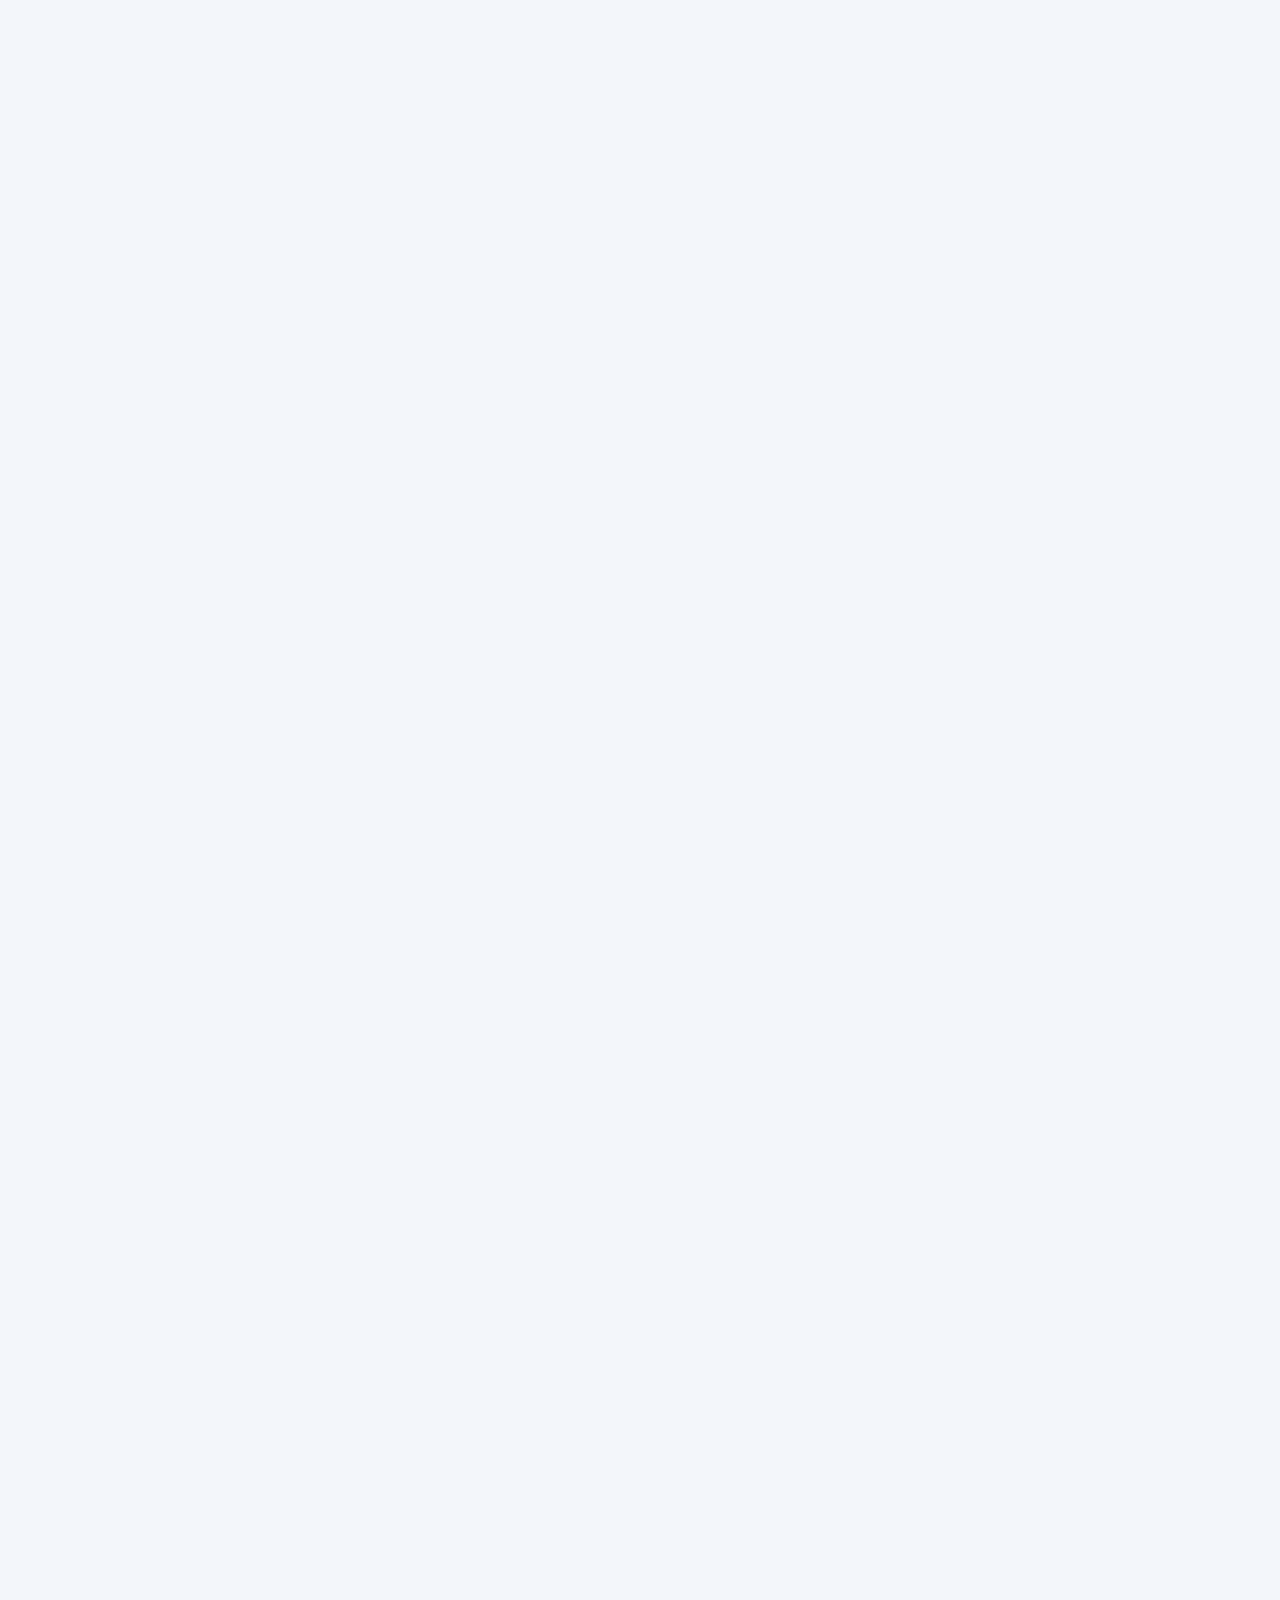
==== index.html @ 16488bc1 "Add reusable top information bar" ====
<!DOCTYPE html>
<html lang="ne">
<head>

<meta charset="UTF-8">

<meta
name="viewport"
content="width=device-width, initial-scale=1.0">

<title>Loading...</title>

<link rel="stylesheet" href="css/variables.css">
<link rel="stylesheet" href="css/style.css">
<link rel="stylesheet" href="css/responsive.css">

</head>

<body>
<div id="preloaderComponent"></div>
<div id="topbarComponent"></div>

<main id="mainContent">
  <!-- Website sections will be added here. -->
</main>

<main id="mainContent">
  <!-- Website sections will be added here. -->
</main>
</body>

<script src="js/school-config.js"></script>
<script src="js/modules/theme.js"></script>
<script src="js/modules/topbar.js"></script>
<script src="js/component-loader.js"></script>
<script src="js/main.js"></script>
</html>
---- css/variables.css ----
:root {
  --primary: #174f9b;
  --primary-dark: #10396f;
  --primary-soft: #e7f0fb;

  --accent: #d62d20;
  --white: #ffffff;
  --black: #111827;

  --text: #16243a;
  --muted: #64748b;
  --page-bg: #f3f6fa;

  --border: #dfe7f1;

  --shadow-sm:
    0 4px 14px rgba(15, 23, 42, 0.08);

  --shadow-md:
    0 14px 35px rgba(15, 23, 42, 0.15);

  --radius-sm: 8px;
  --radius-md: 14px;
  --radius-lg: 24px;

  --container-width: 1400px;

  --transition:
    0.3s ease;
}
---- css/style.css ----
/* =====================================================
   Base Reset
===================================================== */

* {
  box-sizing: border-box;
  margin: 0;
  padding: 0;
}

html {
  scroll-behavior: smooth;
}

body {
  min-height: 100vh;
  font-family:
    "Noto Sans Devanagari",
    "Mukta",
    Arial,
    sans-serif;

  color: var(--text);
  background: var(--page-bg);
}

img {
  display: block;
  max-width: 100%;
}

button,
input,
textarea,
select {
  font: inherit;
}

a {
  color: inherit;
  text-decoration: none;
}


/* =====================================================
   Main Content
===================================================== */

#mainContent {
  min-height: 100vh;
}


/* =====================================================
   Premium Preloader
===================================================== */

.site-preloader {
  position: fixed;
  inset: 0;
  z-index: 99999;

  display: flex;
  align-items: center;
  justify-content: center;

  padding: 24px;

  background:
    radial-gradient(
      circle at top,
      rgba(255, 255, 255, 0.16),
      transparent 38%
    ),
    linear-gradient(
      145deg,
      var(--primary-dark),
      var(--primary)
    );

  color: var(--white);

  transition:
    opacity 0.6s ease,
    visibility 0.6s ease;
}

.site-preloader.is-hidden {
  opacity: 0;
  visibility: hidden;
  pointer-events: none;
}

.preloader-content {
  width: min(100%, 480px);
  text-align: center;
}

.preloader-logo-wrap {
  width: 120px;
  height: 120px;

  display: flex;
  align-items: center;
  justify-content: center;

  margin: 0 auto 22px;
  padding: 12px;

  border-radius: 50%;

  background: var(--white);

  box-shadow:
    0 0 0 8px rgba(255, 255, 255, 0.12),
    0 18px 45px rgba(0, 0, 0, 0.22);

  animation:
    preloaderPulse 1.8s ease-in-out infinite;
}

.preloader-logo {
  width: 100%;
  height: 100%;
  object-fit: contain;
  border-radius: 50%;
}

.preloader-school-name {
  margin-bottom: 8px;

  font-size: clamp(1.45rem, 4vw, 2rem);
  font-weight: 800;
  line-height: 1.45;
}

.preloader-address {
  color: rgba(255, 255, 255, 0.82);
  font-size: 0.98rem;
  line-height: 1.7;
}

.preloader-progress {
  position: relative;

  width: min(100%, 300px);
  height: 5px;

  margin: 26px auto 14px;

  overflow: hidden;

  border-radius: 999px;
  background: rgba(255, 255, 255, 0.2);
}

.preloader-progress span {
  position: absolute;
  top: 0;
  left: -45%;

  width: 45%;
  height: 100%;

  border-radius: inherit;
  background: var(--white);

  animation:
    preloaderLoading 1.25s ease-in-out infinite;
}

.preloader-text {
  color: rgba(255, 255, 255, 0.75);
  font-size: 0.88rem;
}

@keyframes preloaderPulse {
  0%,
  100% {
    transform: scale(1);
  }

  50% {
    transform: scale(1.06);
  }
}

@keyframes preloaderLoading {
  from {
    left: -45%;
  }

  to {
    left: 105%;
  }
}
/* =====================================================
   Reusable Layout
===================================================== */

.container {
  width: min(1400px, 92%);
  margin-inline: auto;
}


/* =====================================================
   Top Information Bar
===================================================== */

.topbar {
  position: relative;
  z-index: 1000;

  color: var(--white);
  background: var(--primary-dark);

  font-size: 0.88rem;
}

.topbar-inner {
  min-height: 42px;

  display: flex;
  align-items: center;
  justify-content: space-between;
  gap: 24px;
}

.topbar-contact,
.topbar-social {
  display: flex;
  align-items: center;
  gap: 18px;
}

.topbar-item {
  display: inline-flex;
  align-items: center;
  gap: 7px;

  color: rgba(255, 255, 255, 0.9);
}

a.topbar-item:hover,
.topbar-social a:hover {
  color: var(--white);
}

.topbar-social a {
  color: rgba(255, 255, 255, 0.82);
  transition: color var(--transition);
}
---- css/responsive.css ----
/* =====================================================
   Tablet
===================================================== */

@media (max-width: 900px) {
  .topbar-inner {
    min-height: 46px;
  }

  .topbar-contact {
    gap: 12px;
  }

  .topbar-contact .topbar-item:not(:first-child) {
    display: none;
  }

  .topbar-social {
    gap: 12px;
  }
}


/* =====================================================
   Mobile
===================================================== */

@media (max-width: 600px) {
  .topbar-inner {
    justify-content: center;
  }

  .topbar-contact {
    justify-content: center;
  }

  .topbar-social {
    display: none;
  }

  .topbar-contact .topbar-item {
    display: none;
  }

  .topbar-contact .topbar-item:first-child {
    display: inline-flex;
  }
}
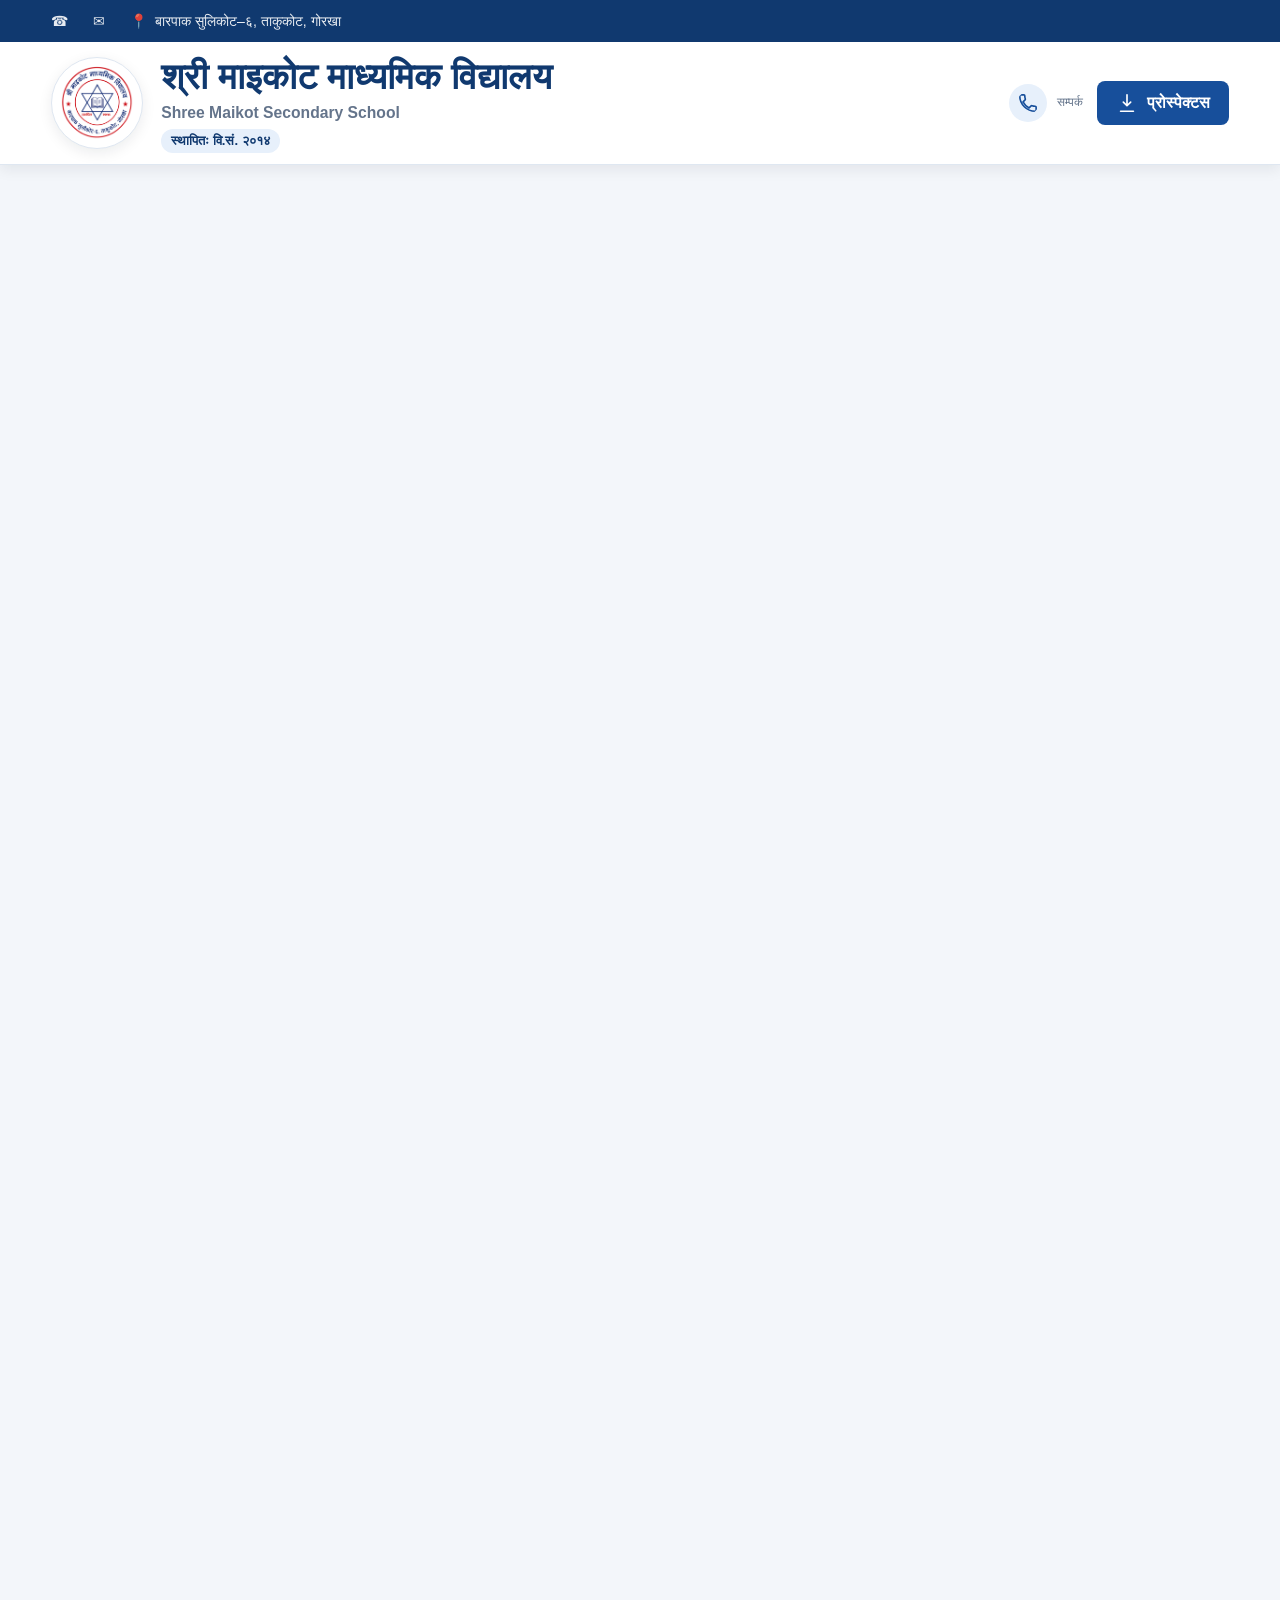
==== commit 25c4ed5b: "Add reusable premium school header" ====
--- a/index.html
+++ b/index.html
@@ -19,6 +19,7 @@
 <body>
 <div id="preloaderComponent"></div>
 <div id="topbarComponent"></div>
+<div id="headerComponent"></div>
 
 <main id="mainContent">
   <!-- Website sections will be added here. -->
@@ -32,6 +33,7 @@
 <script src="js/school-config.js"></script>
 <script src="js/modules/theme.js"></script>
 <script src="js/modules/topbar.js"></script>
+<script src="js/modules/header.js"></script>
 <script src="js/component-loader.js"></script>
 <script src="js/main.js"></script>
 </html>
--- a/css/style.css
+++ b/css/style.css
@@ -250,4 +250,194 @@
 .topbar-social a {
   color: rgba(255, 255, 255, 0.82);
   transition: color var(--transition);
+}
+/* =====================================================
+   Reusable Buttons
+===================================================== */
+
+.btn {
+  display: inline-flex;
+  align-items: center;
+  justify-content: center;
+  gap: 9px;
+
+  min-height: 44px;
+  padding: 10px 18px;
+
+  border: 1px solid transparent;
+  border-radius: var(--radius-sm);
+
+  font-weight: 700;
+  line-height: 1;
+
+  cursor: pointer;
+
+  transition:
+    background var(--transition),
+    color var(--transition),
+    border-color var(--transition),
+    transform var(--transition);
+}
+
+.btn:hover {
+  transform: translateY(-2px);
+}
+
+.btn-primary {
+  color: var(--white);
+  background: var(--primary);
+}
+
+.btn-primary:hover {
+  background: var(--primary-dark);
+}
+
+
+/* =====================================================
+   Main School Header
+===================================================== */
+
+.site-header {
+  position: relative;
+  z-index: 900;
+
+  background: var(--white);
+  border-bottom: 1px solid var(--border);
+
+  box-shadow: var(--shadow-sm);
+}
+
+.header-inner {
+  min-height: 122px;
+
+  display: flex;
+  align-items: center;
+  justify-content: space-between;
+  gap: 32px;
+}
+
+.school-brand {
+  min-width: 0;
+
+  display: flex;
+  align-items: center;
+  gap: 18px;
+}
+
+.header-logo-wrap {
+  width: 92px;
+  height: 92px;
+
+  flex: 0 0 92px;
+
+  display: flex;
+  align-items: center;
+  justify-content: center;
+
+  padding: 8px;
+
+  border: 1px solid var(--border);
+  border-radius: 50%;
+
+  background: var(--white);
+  box-shadow: var(--shadow-sm);
+}
+
+.header-logo {
+  width: 100%;
+  height: 100%;
+
+  object-fit: contain;
+  border-radius: 50%;
+}
+
+.header-school-info {
+  min-width: 0;
+}
+
+.header-school-name {
+  color: var(--primary-dark);
+
+  font-size: clamp(1.55rem, 3vw, 2.25rem);
+  font-weight: 800;
+  line-height: 1.35;
+}
+
+.header-school-name-en {
+  margin-top: 3px;
+
+  color: var(--muted);
+  font-size: 0.98rem;
+  font-weight: 600;
+}
+
+.header-established {
+  display: inline-flex;
+
+  margin-top: 7px;
+  padding: 4px 10px;
+
+  border-radius: 999px;
+
+  color: var(--primary-dark);
+  background: var(--primary-soft);
+
+  font-size: 0.82rem;
+  font-weight: 700;
+}
+
+.header-actions {
+  flex: 0 0 auto;
+
+  display: flex;
+  align-items: center;
+  gap: 14px;
+}
+
+.header-action {
+  display: inline-flex;
+  align-items: center;
+  gap: 10px;
+
+  color: var(--text);
+}
+
+.header-action svg,
+.header-download svg {
+  width: 22px;
+  height: 22px;
+
+  fill: none;
+  stroke: currentColor;
+  stroke-width: 1.8;
+  stroke-linecap: round;
+  stroke-linejoin: round;
+}
+
+.header-call svg {
+  width: 38px;
+  height: 38px;
+
+  padding: 8px;
+
+  color: var(--primary);
+  background: var(--primary-soft);
+
+  border-radius: 50%;
+}
+
+.header-call span {
+  display: flex;
+  flex-direction: column;
+  gap: 2px;
+}
+
+.header-call small {
+  color: var(--muted);
+  font-size: 0.74rem;
+}
+
+.header-call strong {
+  color: var(--primary-dark);
+  font-size: 0.92rem;
 }
--- a/css/responsive.css
+++ b/css/responsive.css
@@ -45,4 +45,75 @@
   .topbar-contact .topbar-item:first-child {
     display: inline-flex;
   }
+}
+/* =====================================================
+   Header Responsive
+===================================================== */
+
+@media (max-width: 1000px) {
+  .header-inner {
+    min-height: 108px;
+  }
+
+  .header-logo-wrap {
+    width: 78px;
+    height: 78px;
+    flex-basis: 78px;
+  }
+
+  .header-download {
+    display: none;
+  }
+}
+
+@media (max-width: 700px) {
+  .header-inner {
+    min-height: 92px;
+    gap: 14px;
+  }
+
+  .school-brand {
+    gap: 12px;
+  }
+
+  .header-logo-wrap {
+    width: 64px;
+    height: 64px;
+    flex-basis: 64px;
+    padding: 6px;
+  }
+
+  .header-school-name {
+    font-size: 1.22rem;
+  }
+
+  .header-school-name-en {
+    display: none;
+  }
+
+  .header-established {
+    margin-top: 4px;
+    padding: 3px 8px;
+    font-size: 0.72rem;
+  }
+
+  .header-call span {
+    display: none;
+  }
+
+  .header-call svg {
+    width: 40px;
+    height: 40px;
+  }
+}
+
+@media (max-width: 430px) {
+  .header-school-name {
+    font-size: 1.05rem;
+    line-height: 1.3;
+  }
+
+  .header-established {
+    font-size: 0.68rem;
+  }
 }
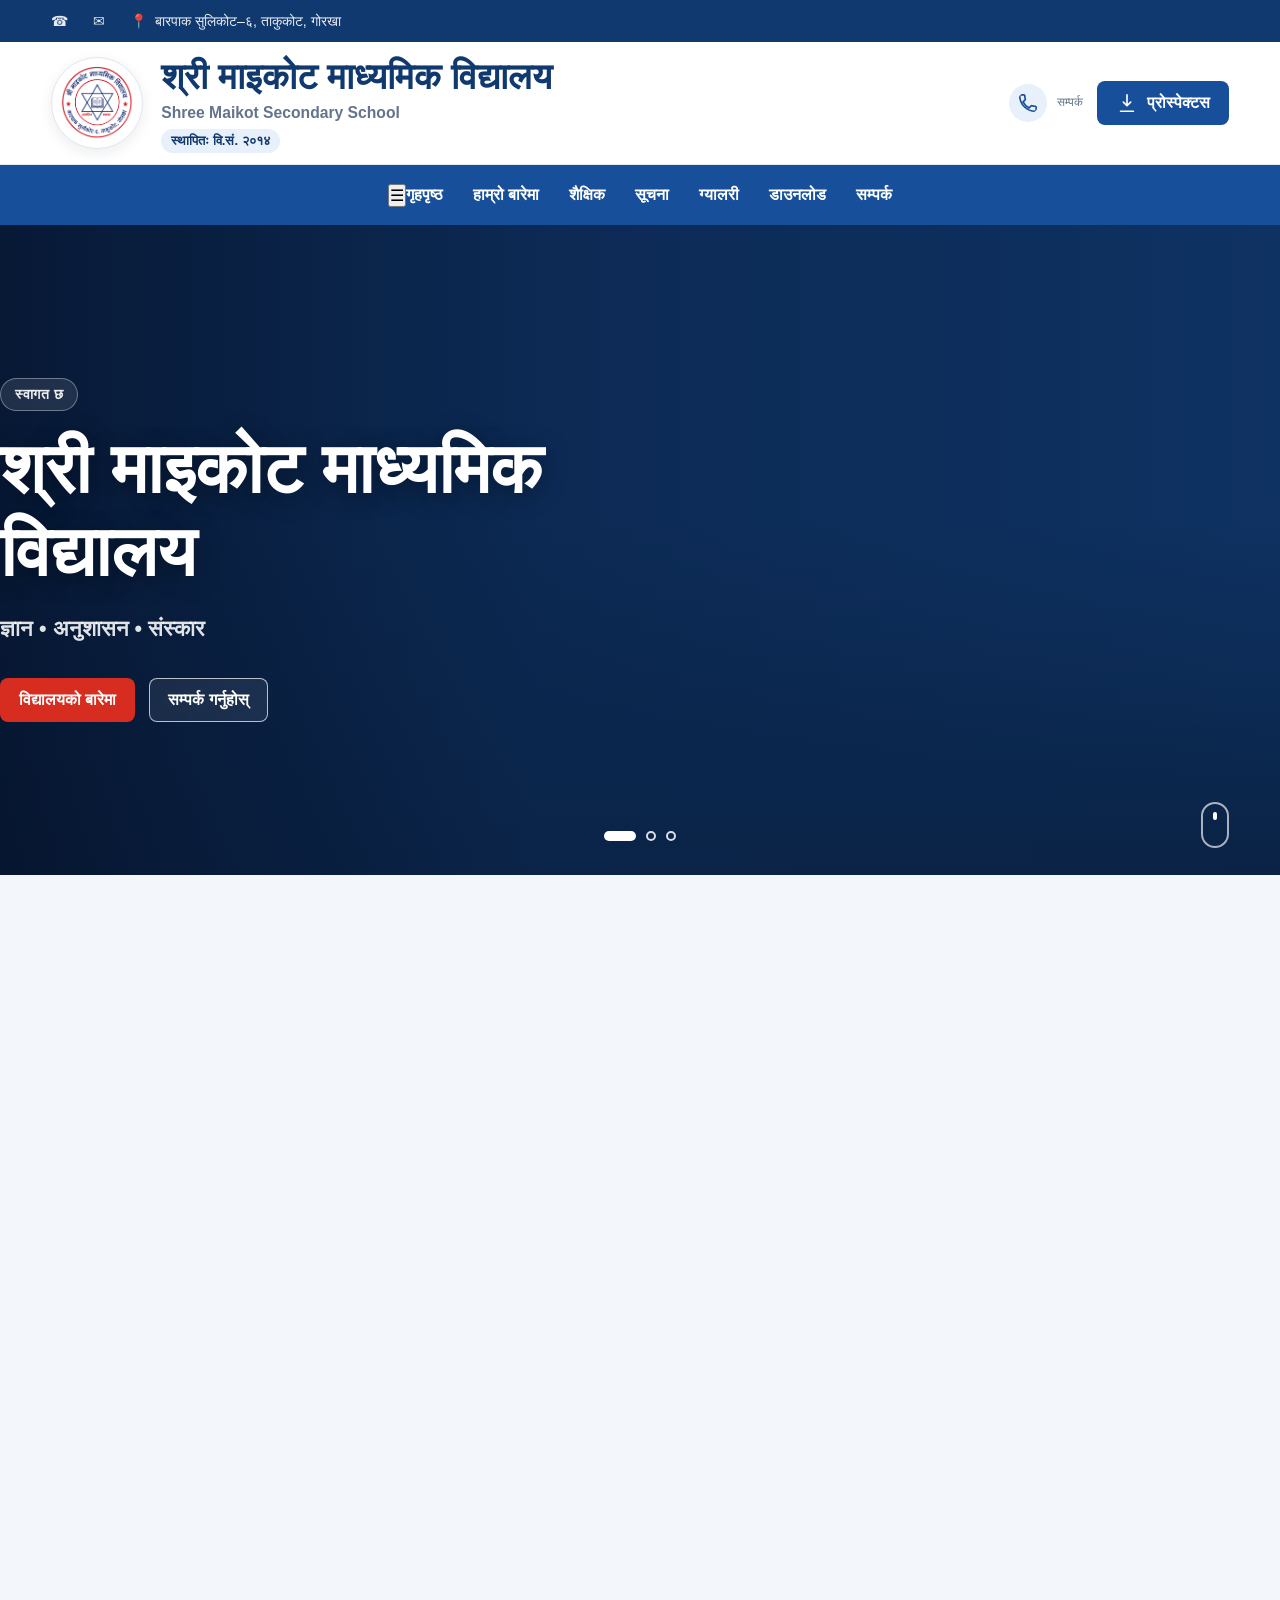
==== commit ea555e58: "Add responsive school hero slider" ====
--- a/index.html
+++ b/index.html
@@ -20,6 +20,81 @@
 <div id="preloaderComponent"></div>
 <div id="topbarComponent"></div>
 <div id="headerComponent"></div>
+<div id="navbarComponent"></div>
+<div id="navbarComponent"></div>
+
+<main id="mainContent">
+
+  <section
+    id="hero"
+    class="hero"
+    aria-label="विद्यालय परिचय"
+  >
+    <div
+      id="heroSlides"
+      class="hero-slides"
+      aria-hidden="true"
+    ></div>
+
+    <div class="hero-overlay"></div>
+
+    <div class="container hero-inner">
+
+      <div class="hero-content">
+
+        <p class="hero-eyebrow">
+          स्वागत छ
+        </p>
+
+        <h2
+          id="heroTitle"
+          class="hero-title"
+        ></h2>
+
+        <p
+          id="heroSubtitle"
+          class="hero-subtitle"
+        ></p>
+
+        <div class="hero-actions">
+
+          <a
+            id="heroPrimaryButton"
+            class="btn btn-primary hero-primary-button"
+            href="#"
+          ></a>
+
+          <a
+            id="heroSecondaryButton"
+            class="btn btn-outline-light"
+            href="#"
+          ></a>
+
+        </div>
+
+      </div>
+
+    </div>
+
+    <div
+      id="heroDots"
+      class="hero-dots"
+      aria-label="स्लाइड चयन"
+    ></div>
+
+    <a
+      class="hero-scroll"
+      href="#homeContent"
+      aria-label="तल जानुहोस्"
+    >
+      <span></span>
+    </a>
+
+  </section>
+
+  <div id="homeContent"></div>
+
+</main>
 
 <main id="mainContent">
   <!-- Website sections will be added here. -->
@@ -34,6 +109,7 @@
 <script src="js/modules/theme.js"></script>
 <script src="js/modules/topbar.js"></script>
 <script src="js/modules/header.js"></script>
+<script src="js/modules/hero.js"></script>
 <script src="js/component-loader.js"></script>
 <script src="js/main.js"></script>
 </html>
--- a/css/style.css
+++ b/css/style.css
@@ -440,4 +440,270 @@
 .header-call strong {
   color: var(--primary-dark);
   font-size: 0.92rem;
+}
+/* =====================================================
+   Navbar
+===================================================== */
+
+.navbar{
+    background:#174f9b;
+    position:sticky;
+    top:0;
+    z-index:1000;
+}
+
+.navbar-inner{
+
+    display:flex;
+    justify-content:center;
+    align-items:center;
+
+    min-height:60px;
+}
+
+.nav-menu{
+
+    display:flex;
+    gap:30px;
+
+    list-style:none;
+}
+
+.nav-menu a{
+
+    color:#fff;
+
+    font-weight:600;
+
+    padding:20px 0;
+
+    display:block;
+
+    transition:.3s;
+}
+
+.nav-menu a:hover{
+
+    color:#ffd54a;
+}
+/* =====================================================
+   Hero Section
+===================================================== */
+
+.hero {
+  position: relative;
+  min-height: 650px;
+  overflow: hidden;
+
+  display: flex;
+  align-items: center;
+
+  color: var(--white);
+  background: var(--primary-dark);
+}
+
+.hero-slides,
+.hero-slide,
+.hero-overlay {
+  position: absolute;
+  inset: 0;
+}
+
+.hero-slide {
+  opacity: 0;
+
+  background-position: center;
+  background-repeat: no-repeat;
+  background-size: cover;
+
+  transform: scale(1.06);
+
+  transition:
+    opacity 1s ease,
+    transform 7s ease;
+}
+
+.hero-slide.is-active {
+  opacity: 1;
+  transform: scale(1);
+}
+
+.hero-overlay {
+  z-index: 1;
+
+  background:
+    linear-gradient(
+      90deg,
+      rgba(6, 20, 45, 0.88) 0%,
+      rgba(10, 35, 72, 0.7) 42%,
+      rgba(7, 25, 55, 0.22) 100%
+    ),
+    linear-gradient(
+      0deg,
+      rgba(0, 0, 0, 0.35),
+      transparent 55%
+    );
+}
+
+.hero-inner {
+  position: relative;
+  z-index: 2;
+
+  width: 100%;
+}
+
+.hero-content {
+  max-width: 760px;
+  padding-block: 90px;
+}
+
+.hero-eyebrow {
+  display: inline-flex;
+
+  margin-bottom: 16px;
+  padding: 7px 14px;
+
+  border: 1px solid rgba(255, 255, 255, 0.35);
+  border-radius: 999px;
+
+  color: rgba(255, 255, 255, 0.92);
+  background: rgba(255, 255, 255, 0.1);
+
+  font-size: 0.9rem;
+  font-weight: 700;
+  letter-spacing: 0.04em;
+
+  backdrop-filter: blur(8px);
+}
+
+.hero-title {
+  max-width: 720px;
+
+  font-size: clamp(2.5rem, 5.5vw, 4.8rem);
+  font-weight: 800;
+  line-height: 1.18;
+
+  text-shadow:
+    0 5px 25px rgba(0, 0, 0, 0.35);
+}
+
+.hero-subtitle {
+  margin-top: 18px;
+
+  color: rgba(255, 255, 255, 0.88);
+
+  font-size: clamp(1.05rem, 2vw, 1.35rem);
+  font-weight: 600;
+  line-height: 1.7;
+}
+
+.hero-actions {
+  display: flex;
+  flex-wrap: wrap;
+  gap: 14px;
+
+  margin-top: 30px;
+}
+
+.hero-primary-button {
+  background: var(--accent);
+}
+
+.hero-primary-button:hover {
+  background: var(--primary-dark);
+}
+
+.btn-outline-light {
+  color: var(--white);
+  border-color: rgba(255, 255, 255, 0.7);
+  background: rgba(255, 255, 255, 0.08);
+
+  backdrop-filter: blur(8px);
+}
+
+.btn-outline-light:hover {
+  color: var(--primary-dark);
+  background: var(--white);
+  border-color: var(--white);
+}
+
+.hero-dots {
+  position: absolute;
+  left: 50%;
+  bottom: 34px;
+  z-index: 3;
+
+  display: flex;
+  align-items: center;
+  gap: 10px;
+
+  transform: translateX(-50%);
+}
+
+.hero-dot {
+  width: 10px;
+  height: 10px;
+
+  padding: 0;
+
+  border: 2px solid rgba(255, 255, 255, 0.85);
+  border-radius: 50%;
+
+  background: transparent;
+  cursor: pointer;
+
+  transition:
+    width var(--transition),
+    border-radius var(--transition),
+    background var(--transition);
+}
+
+.hero-dot.is-active {
+  width: 32px;
+  border-radius: 999px;
+  background: var(--white);
+}
+
+.hero-scroll {
+  position: absolute;
+  right: 4%;
+  bottom: 27px;
+  z-index: 3;
+
+  width: 28px;
+  height: 46px;
+
+  display: flex;
+  justify-content: center;
+
+  border: 2px solid rgba(255, 255, 255, 0.65);
+  border-radius: 999px;
+}
+
+.hero-scroll span {
+  width: 4px;
+  height: 8px;
+
+  margin-top: 8px;
+
+  border-radius: 999px;
+  background: var(--white);
+
+  animation: heroScrollIndicator 1.7s infinite;
+}
+
+@keyframes heroScrollIndicator {
+  0% {
+    opacity: 0;
+    transform: translateY(0);
+  }
+
+  40% {
+    opacity: 1;
+  }
+
+  100% {
+    opacity: 0;
+    transform: translateY(18px);
+  }
 }
--- a/css/responsive.css
+++ b/css/responsive.css
@@ -116,4 +116,78 @@
   .header-established {
     font-size: 0.68rem;
   }
+}
+@media(max-width:900px){
+
+.nav-menu{
+
+display:none;
+
+}
+
+.menu-toggle{
+
+display:block;
+
+}
+
+}
+/* =====================================================
+   Hero Responsive
+===================================================== */
+
+@media (max-width: 900px) {
+  .hero {
+    min-height: 580px;
+  }
+
+  .hero-overlay {
+    background:
+      linear-gradient(
+        90deg,
+        rgba(6, 20, 45, 0.88),
+        rgba(8, 28, 60, 0.58)
+      );
+  }
+
+  .hero-content {
+    max-width: 650px;
+    padding-block: 75px;
+  }
+}
+
+@media (max-width: 600px) {
+  .hero {
+    min-height: 520px;
+  }
+
+  .hero-content {
+    padding-block: 60px 95px;
+  }
+
+  .hero-title {
+    font-size: 2.15rem;
+  }
+
+  .hero-subtitle {
+    font-size: 1rem;
+  }
+
+  .hero-actions {
+    align-items: stretch;
+    flex-direction: column;
+    max-width: 260px;
+  }
+
+  .hero-actions .btn {
+    width: 100%;
+  }
+
+  .hero-scroll {
+    display: none;
+  }
+
+  .hero-dots {
+    bottom: 28px;
+  }
 }
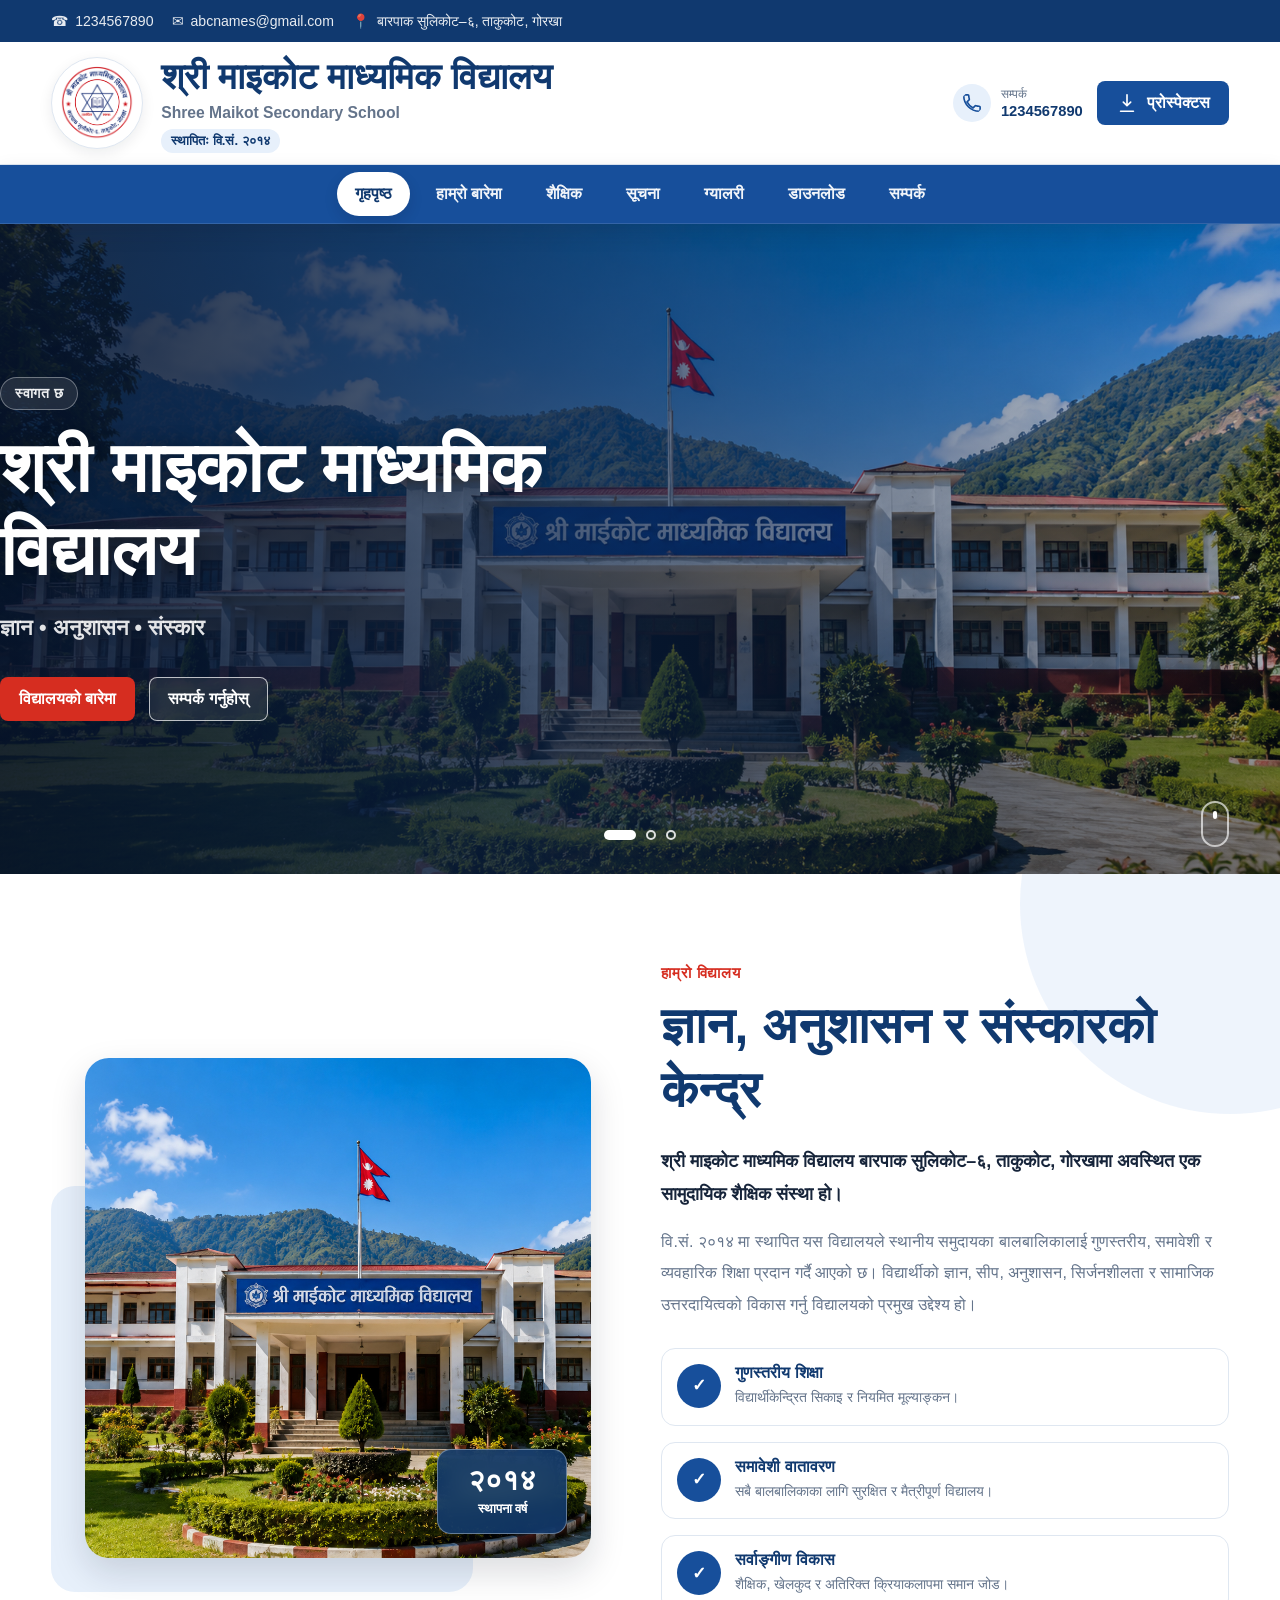
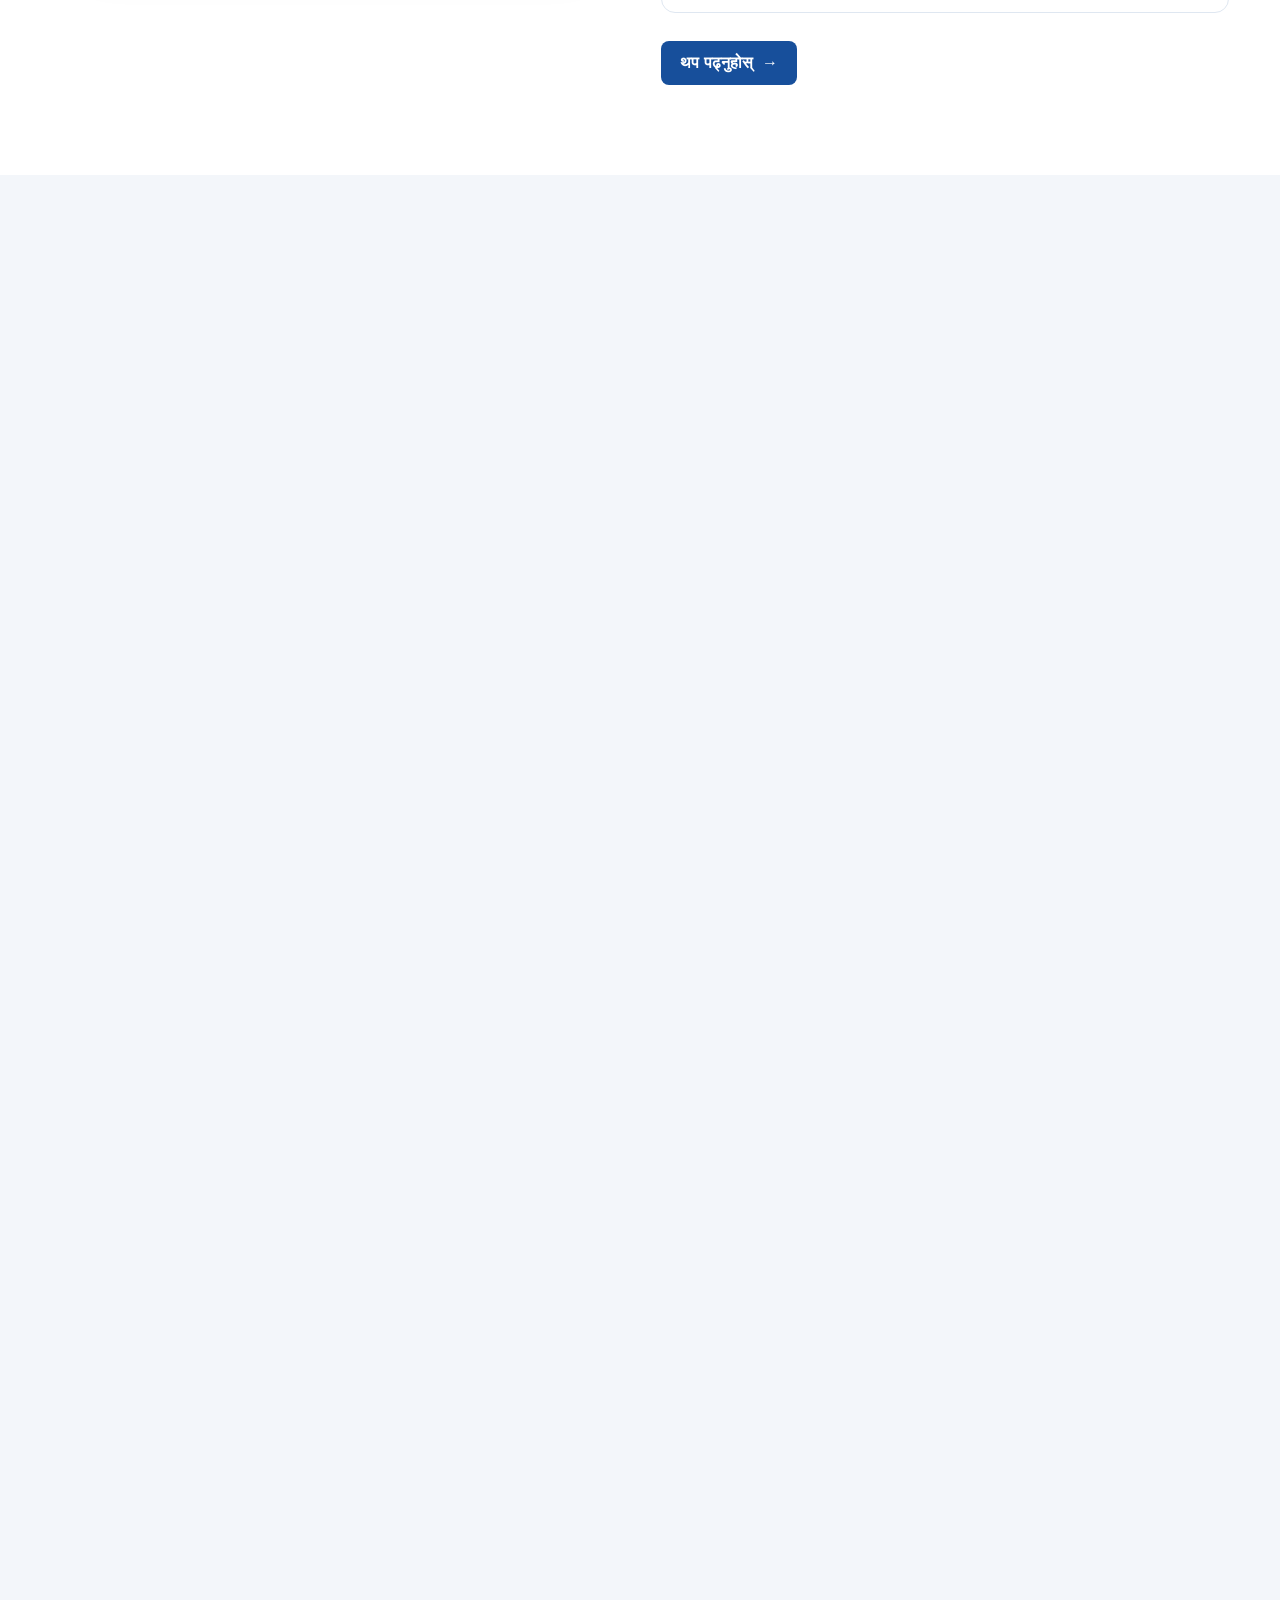
==== commit 5715822a: "Add premium about school section" ====
--- a/index.html
+++ b/index.html
@@ -92,7 +92,114 @@
 
   </section>
 
-  <div id="homeContent"></div>
+  <section
+  id="aboutSchool"
+  class="about-section section"
+>
+  <div class="container">
+
+    <div class="about-grid">
+
+      <div class="about-media">
+
+        <div class="about-image-wrap">
+          <img
+            class="about-image"
+            src="assets/images/about/about-school.jpg"
+            alt="श्री माइकोट माध्यमिक विद्यालयको भवन"
+            loading="lazy"
+          >
+
+          <div class="about-established-card">
+            <strong>२०१४</strong>
+            <span>स्थापना वर्ष</span>
+          </div>
+        </div>
+
+        <div class="about-decoration" aria-hidden="true"></div>
+
+      </div>
+
+      <div class="about-content">
+
+        <p class="section-eyebrow">
+          हाम्रो विद्यालय
+        </p>
+
+        <h2 class="section-title">
+          ज्ञान, अनुशासन र संस्कारको केन्द्र
+        </h2>
+
+        <p class="about-lead">
+          श्री माइकोट माध्यमिक विद्यालय बारपाक सुलिकोट–६,
+          ताकुकोट, गोरखामा अवस्थित एक सामुदायिक शैक्षिक संस्था हो।
+        </p>
+
+        <p class="about-description">
+          वि.सं. २०१४ मा स्थापित यस विद्यालयले स्थानीय समुदायका
+          बालबालिकालाई गुणस्तरीय, समावेशी र व्यवहारिक शिक्षा प्रदान
+          गर्दै आएको छ। विद्यार्थीको ज्ञान, सीप, अनुशासन, सिर्जनशीलता
+          र सामाजिक उत्तरदायित्वको विकास गर्नु विद्यालयको प्रमुख
+          उद्देश्य हो।
+        </p>
+
+        <div class="about-highlights">
+
+          <article class="about-highlight">
+            <div class="about-highlight-icon" aria-hidden="true">
+              ✓
+            </div>
+
+            <div>
+              <h3>गुणस्तरीय शिक्षा</h3>
+              <p>
+                विद्यार्थीकेन्द्रित सिकाइ र नियमित मूल्याङ्कन।
+              </p>
+            </div>
+          </article>
+
+          <article class="about-highlight">
+            <div class="about-highlight-icon" aria-hidden="true">
+              ✓
+            </div>
+
+            <div>
+              <h3>समावेशी वातावरण</h3>
+              <p>
+                सबै बालबालिकाका लागि सुरक्षित र मैत्रीपूर्ण विद्यालय।
+              </p>
+            </div>
+          </article>
+
+          <article class="about-highlight">
+            <div class="about-highlight-icon" aria-hidden="true">
+              ✓
+            </div>
+
+            <div>
+              <h3>सर्वाङ्गीण विकास</h3>
+              <p>
+                शैक्षिक, खेलकुद र अतिरिक्त क्रियाकलापमा समान जोड।
+              </p>
+            </div>
+          </article>
+
+        </div>
+
+        <a
+          class="btn btn-primary about-button"
+          href="about.html"
+        >
+          थप पढ्नुहोस्
+          <span aria-hidden="true">→</span>
+        </a>
+
+      </div>
+
+    </div>
+
+  </div>
+</section>
 
 </main>
 
--- a/css/style.css
+++ b/css/style.css
@@ -14,6 +14,7 @@
 
 body {
   min-height: 100vh;
+
   font-family:
     "Noto Sans Devanagari",
     "Mukta",
@@ -24,6 +25,10 @@
   background: var(--page-bg);
 }
 
+body.menu-open {
+  overflow: hidden;
+}
+
 img {
   display: block;
   max-width: 100%;
@@ -36,9 +41,23 @@
   font: inherit;
 }
 
+button {
+  border: 0;
+}
+
 a {
   color: inherit;
   text-decoration: none;
+}
+
+
+/* =====================================================
+   Reusable Layout
+===================================================== */
+
+.container {
+  width: min(1400px, 92%);
+  margin-inline: auto;
 }
 
 
@@ -65,6 +84,8 @@
   justify-content: center;
 
   padding: 24px;
+
+  color: var(--white);
 
   background:
     radial-gradient(
@@ -78,8 +99,6 @@
       var(--primary)
     );
 
-  color: var(--white);
-
   transition:
     opacity 0.6s ease,
     visibility 0.6s ease;
@@ -122,6 +141,7 @@
 .preloader-logo {
   width: 100%;
   height: 100%;
+
   object-fit: contain;
   border-radius: 50%;
 }
@@ -194,14 +214,6 @@
     left: 105%;
   }
 }
-/* =====================================================
-   Reusable Layout
-===================================================== */
-
-.container {
-  width: min(1400px, 92%);
-  margin-inline: auto;
-}
 
 
 /* =====================================================
@@ -242,6 +254,11 @@
   color: rgba(255, 255, 255, 0.9);
 }
 
+a.topbar-item,
+.topbar-social a {
+  transition: color var(--transition);
+}
+
 a.topbar-item:hover,
 .topbar-social a:hover {
   color: var(--white);
@@ -249,19 +266,21 @@
 
 .topbar-social a {
   color: rgba(255, 255, 255, 0.82);
-  transition: color var(--transition);
-}
+}
+
+
 /* =====================================================
    Reusable Buttons
 ===================================================== */
 
 .btn {
+  min-height: 44px;
+
   display: inline-flex;
   align-items: center;
   justify-content: center;
   gap: 9px;
 
-  min-height: 44px;
   padding: 10px 18px;
 
   border: 1px solid transparent;
@@ -327,7 +346,6 @@
 .header-logo-wrap {
   width: 92px;
   height: 92px;
-
   flex: 0 0 92px;
 
   display: flex;
@@ -441,62 +459,148 @@
   color: var(--primary-dark);
   font-size: 0.92rem;
 }
+
+
 /* =====================================================
    Navbar
 ===================================================== */
 
-.navbar{
-    background:#174f9b;
-    position:sticky;
-    top:0;
-    z-index:1000;
-}
-
-.navbar-inner{
-
-    display:flex;
-    justify-content:center;
-    align-items:center;
-
-    min-height:60px;
-}
-
-.nav-menu{
-
-    display:flex;
-    gap:30px;
-
-    list-style:none;
-}
-
-.nav-menu a{
-
-    color:#fff;
-
-    font-weight:600;
-
-    padding:20px 0;
-
-    display:block;
-
-    transition:.3s;
-}
-
-.nav-menu a:hover{
-
-    color:#ffd54a;
-}
+.navbar {
+  position: sticky;
+  top: 0;
+  z-index: 5000;
+
+  width: 100%;
+
+  color: var(--white);
+  background: var(--primary);
+
+  border-bottom:
+    1px solid rgba(255, 255, 255, 0.12);
+
+  box-shadow:
+    0 8px 22px rgba(15, 23, 42, 0.12);
+}
+
+.navbar-inner {
+  position: relative;
+
+  min-height: 58px;
+
+  display: flex;
+  align-items: center;
+  justify-content: center;
+}
+
+.menu-toggle {
+  display: none;
+
+  width: 44px;
+  height: 44px;
+
+  align-items: center;
+  justify-content: center;
+
+  padding: 0;
+
+  border: 1px solid rgba(255, 255, 255, 0.22);
+  border-radius: 9px;
+
+  color: var(--white);
+  background: rgba(255, 255, 255, 0.1);
+
+  font-size: 1.65rem;
+  line-height: 1;
+
+  cursor: pointer;
+
+  transition:
+    background var(--transition),
+    border-color var(--transition),
+    transform var(--transition);
+}
+
+.menu-toggle:hover {
+  background: rgba(255, 255, 255, 0.18);
+  border-color: rgba(255, 255, 255, 0.4);
+}
+
+.menu-toggle:active {
+  transform: scale(0.96);
+}
+
+.menu-toggle:focus-visible,
+.nav-menu a:focus-visible {
+  outline: 3px solid #ffd54a;
+  outline-offset: 3px;
+}
+
+.nav-menu {
+  display: flex;
+  align-items: center;
+  justify-content: center;
+  gap: 8px;
+
+  list-style: none;
+}
+
+.nav-menu li {
+  position: relative;
+}
+
+.nav-menu a {
+  min-height: 44px;
+
+  display: flex;
+  align-items: center;
+  justify-content: center;
+
+  padding: 8px 18px;
+
+  border-radius: 999px;
+
+  color: rgba(255, 255, 255, 0.94);
+
+  font-size: 1rem;
+  font-weight: 700;
+  line-height: 1.2;
+
+  transition:
+    color var(--transition),
+    background var(--transition),
+    transform var(--transition);
+}
+
+.nav-menu a:hover {
+  color: var(--white);
+  background: rgba(255, 255, 255, 0.14);
+
+  transform: translateY(-1px);
+}
+
+.nav-menu a.active,
+.nav-menu a[aria-current="page"] {
+  color: var(--primary-dark);
+  background: var(--white);
+
+  box-shadow:
+    0 5px 14px rgba(15, 23, 42, 0.14);
+}
+
+
 /* =====================================================
    Hero Section
 ===================================================== */
 
 .hero {
   position: relative;
+
   min-height: 650px;
+
+  display: flex;
+  align-items: center;
+
   overflow: hidden;
-
-  display: flex;
-  align-items: center;
 
   color: var(--white);
   background: var(--primary-dark);
@@ -650,6 +754,7 @@
   border-radius: 50%;
 
   background: transparent;
+
   cursor: pointer;
 
   transition:
@@ -660,6 +765,7 @@
 
 .hero-dot.is-active {
   width: 32px;
+
   border-radius: 999px;
   background: var(--white);
 }
@@ -689,7 +795,8 @@
   border-radius: 999px;
   background: var(--white);
 
-  animation: heroScrollIndicator 1.7s infinite;
+  animation:
+    heroScrollIndicator 1.7s infinite;
 }
 
 @keyframes heroScrollIndicator {
@@ -706,4 +813,246 @@
     opacity: 0;
     transform: translateY(18px);
   }
+}
+/* =====================================================
+   Reusable Sections
+===================================================== */
+
+.section {
+  padding: 90px 0;
+}
+
+.section-eyebrow {
+  display: inline-flex;
+
+  margin-bottom: 12px;
+
+  color: var(--accent);
+
+  font-size: 0.92rem;
+  font-weight: 800;
+  letter-spacing: 0.05em;
+}
+
+.section-title {
+  max-width: 720px;
+
+  color: var(--primary-dark);
+
+  font-size: clamp(2rem, 4vw, 3.1rem);
+  font-weight: 800;
+  line-height: 1.3;
+}
+
+
+/* =====================================================
+   About School Section
+===================================================== */
+
+.about-section {
+  position: relative;
+  overflow: hidden;
+
+  background: var(--white);
+}
+
+.about-section::before {
+  content: "";
+
+  position: absolute;
+  top: -180px;
+  right: -160px;
+
+  width: 420px;
+  height: 420px;
+
+  border-radius: 50%;
+
+  background: var(--primary-soft);
+  opacity: 0.7;
+}
+
+.about-grid {
+  position: relative;
+  z-index: 1;
+
+  display: grid;
+  grid-template-columns: minmax(0, 1fr) minmax(0, 1.05fr);
+  align-items: center;
+  gap: 70px;
+}
+
+.about-media {
+  position: relative;
+
+  padding: 0 0 34px 34px;
+}
+
+.about-image-wrap {
+  position: relative;
+  z-index: 2;
+
+  min-height: 500px;
+
+  overflow: hidden;
+
+  border-radius: var(--radius-lg);
+
+  box-shadow: var(--shadow-md);
+}
+
+.about-image {
+  width: 100%;
+  height: 100%;
+  min-height: 500px;
+
+  object-fit: cover;
+
+  transition: transform 0.6s ease;
+}
+
+.about-image-wrap:hover .about-image {
+  transform: scale(1.035);
+}
+
+.about-established-card {
+  position: absolute;
+  right: 24px;
+  bottom: 24px;
+
+  min-width: 130px;
+
+  display: flex;
+  flex-direction: column;
+  align-items: center;
+
+  padding: 16px 20px;
+
+  border: 1px solid rgba(255, 255, 255, 0.35);
+  border-radius: var(--radius-md);
+
+  color: var(--white);
+  background: rgba(16, 57, 111, 0.88);
+
+  box-shadow: var(--shadow-md);
+
+  backdrop-filter: blur(10px);
+}
+
+.about-established-card strong {
+  font-size: 1.8rem;
+  line-height: 1;
+}
+
+.about-established-card span {
+  margin-top: 6px;
+
+  font-size: 0.8rem;
+  font-weight: 700;
+}
+
+.about-decoration {
+  position: absolute;
+  left: 0;
+  bottom: 0;
+
+  width: 78%;
+  height: 76%;
+
+  border-radius: var(--radius-lg);
+
+  background: var(--primary-soft);
+}
+
+.about-content {
+  position: relative;
+}
+
+.about-lead {
+  margin-top: 22px;
+
+  color: var(--text);
+
+  font-size: 1.12rem;
+  font-weight: 700;
+  line-height: 1.85;
+}
+
+.about-description {
+  margin-top: 15px;
+
+  color: var(--muted);
+
+  font-size: 1rem;
+  line-height: 1.95;
+}
+
+.about-highlights {
+  display: grid;
+  gap: 16px;
+
+  margin-top: 28px;
+}
+
+.about-highlight {
+  display: grid;
+  grid-template-columns: 44px 1fr;
+  gap: 14px;
+
+  padding: 15px;
+
+  border: 1px solid var(--border);
+  border-radius: var(--radius-md);
+
+  background: var(--white);
+
+  transition:
+    border-color var(--transition),
+    box-shadow var(--transition),
+    transform var(--transition);
+}
+
+.about-highlight:hover {
+  border-color: var(--primary);
+
+  box-shadow: var(--shadow-sm);
+
+  transform: translateX(5px);
+}
+
+.about-highlight-icon {
+  width: 44px;
+  height: 44px;
+
+  display: flex;
+  align-items: center;
+  justify-content: center;
+
+  border-radius: 50%;
+
+  color: var(--white);
+  background: var(--primary);
+
+  font-size: 1.05rem;
+  font-weight: 800;
+}
+
+.about-highlight h3 {
+  color: var(--primary-dark);
+
+  font-size: 1rem;
+  font-weight: 800;
+}
+
+.about-highlight p {
+  margin-top: 4px;
+
+  color: var(--muted);
+
+  font-size: 0.9rem;
+  line-height: 1.65;
+}
+
+.about-button {
+  margin-top: 28px;
 }
--- a/css/responsive.css
+++ b/css/responsive.css
@@ -1,5 +1,5 @@
 /* =====================================================
-   Tablet
+   Topbar: Tablet
 ===================================================== */
 
 @media (max-width: 900px) {
@@ -22,7 +22,7 @@
 
 
 /* =====================================================
-   Mobile
+   Topbar: Mobile
 ===================================================== */
 
 @media (max-width: 600px) {
@@ -46,6 +46,8 @@
     display: inline-flex;
   }
 }
+
+
 /* =====================================================
    Header Responsive
 ===================================================== */
@@ -80,6 +82,7 @@
     width: 64px;
     height: 64px;
     flex-basis: 64px;
+
     padding: 6px;
   }
 
@@ -94,6 +97,7 @@
   .header-established {
     margin-top: 4px;
     padding: 3px 8px;
+
     font-size: 0.72rem;
   }
 
@@ -117,21 +121,86 @@
     font-size: 0.68rem;
   }
 }
-@media(max-width:900px){
-
-.nav-menu{
-
-display:none;
-
-}
-
-.menu-toggle{
-
-display:block;
-
-}
-
-}
+
+
+/* =====================================================
+   Navbar Responsive
+===================================================== */
+
+@media (max-width: 900px) {
+  .navbar-inner {
+    min-height: 58px;
+
+    justify-content: flex-end;
+  }
+
+  .menu-toggle {
+    display: inline-flex;
+  }
+
+  .nav-menu {
+    position: absolute;
+    top: calc(100% + 1px);
+    left: 0;
+    right: 0;
+
+    display: none;
+    flex-direction: column;
+    align-items: stretch;
+    gap: 5px;
+
+    max-height: calc(100vh - 58px);
+
+    padding: 14px;
+
+    overflow-y: auto;
+
+    background: var(--primary-dark);
+
+    border-top:
+      1px solid rgba(255, 255, 255, 0.12);
+
+    box-shadow:
+      0 18px 30px rgba(15, 23, 42, 0.22);
+  }
+
+  .nav-menu.is-open {
+    display: flex;
+  }
+
+  .nav-menu li {
+    width: 100%;
+  }
+
+  .nav-menu a {
+    width: 100%;
+    min-height: 46px;
+
+    justify-content: flex-start;
+
+    padding: 11px 15px;
+
+    border-radius: 8px;
+  }
+
+  .nav-menu a:hover {
+    transform: none;
+  }
+
+  .nav-menu a.active,
+  .nav-menu a[aria-current="page"] {
+    color: var(--primary-dark);
+    background: var(--white);
+  }
+}
+
+@media (max-width: 600px) {
+  .navbar-inner {
+    width: 92%;
+  }
+}
+
+
 /* =====================================================
    Hero Responsive
 ===================================================== */
@@ -174,9 +243,10 @@
   }
 
   .hero-actions {
+    max-width: 260px;
+
     align-items: stretch;
     flex-direction: column;
-    max-width: 260px;
   }
 
   .hero-actions .btn {
@@ -190,4 +260,83 @@
   .hero-dots {
     bottom: 28px;
   }
+}
+/* =====================================================
+   About Section Responsive
+===================================================== */
+
+@media (max-width: 1000px) {
+  .section {
+    padding: 75px 0;
+  }
+
+  .about-grid {
+    grid-template-columns: 1fr;
+    gap: 52px;
+  }
+
+  .about-media {
+    width: min(100%, 760px);
+    margin-inline: auto;
+  }
+
+  .about-image-wrap,
+  .about-image {
+    min-height: 440px;
+  }
+}
+
+@media (max-width: 600px) {
+  .section {
+    padding: 60px 0;
+  }
+
+  .section-title {
+    font-size: 2rem;
+  }
+
+  .about-media {
+    padding: 0 0 20px 20px;
+  }
+
+  .about-image-wrap,
+  .about-image {
+    min-height: 330px;
+  }
+
+  .about-established-card {
+    right: 14px;
+    bottom: 14px;
+
+    min-width: 110px;
+
+    padding: 13px 16px;
+  }
+
+  .about-established-card strong {
+    font-size: 1.45rem;
+  }
+
+  .about-lead {
+    font-size: 1.02rem;
+  }
+
+  .about-description {
+    font-size: 0.95rem;
+  }
+
+  .about-highlight {
+    grid-template-columns: 40px 1fr;
+
+    padding: 13px;
+  }
+
+  .about-highlight-icon {
+    width: 40px;
+    height: 40px;
+  }
+
+  .about-button {
+    width: 100%;
+  }
 }
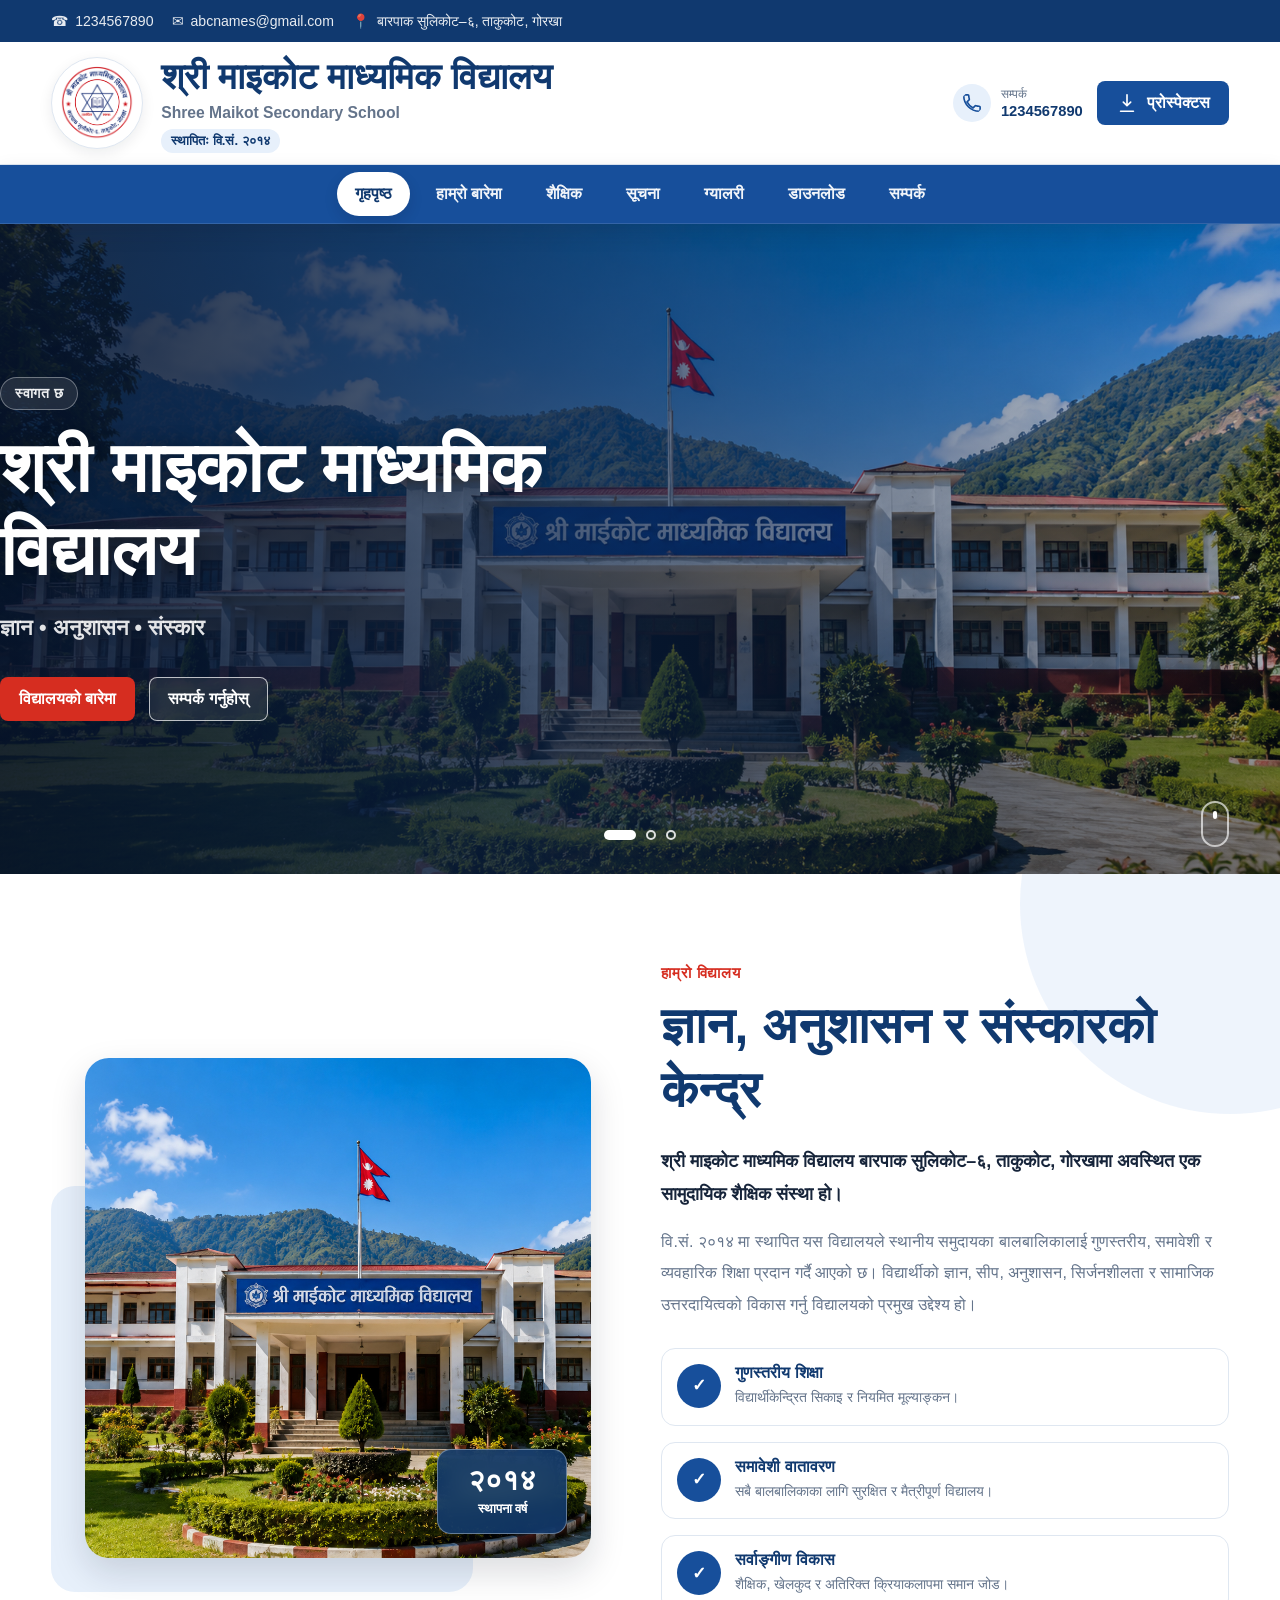
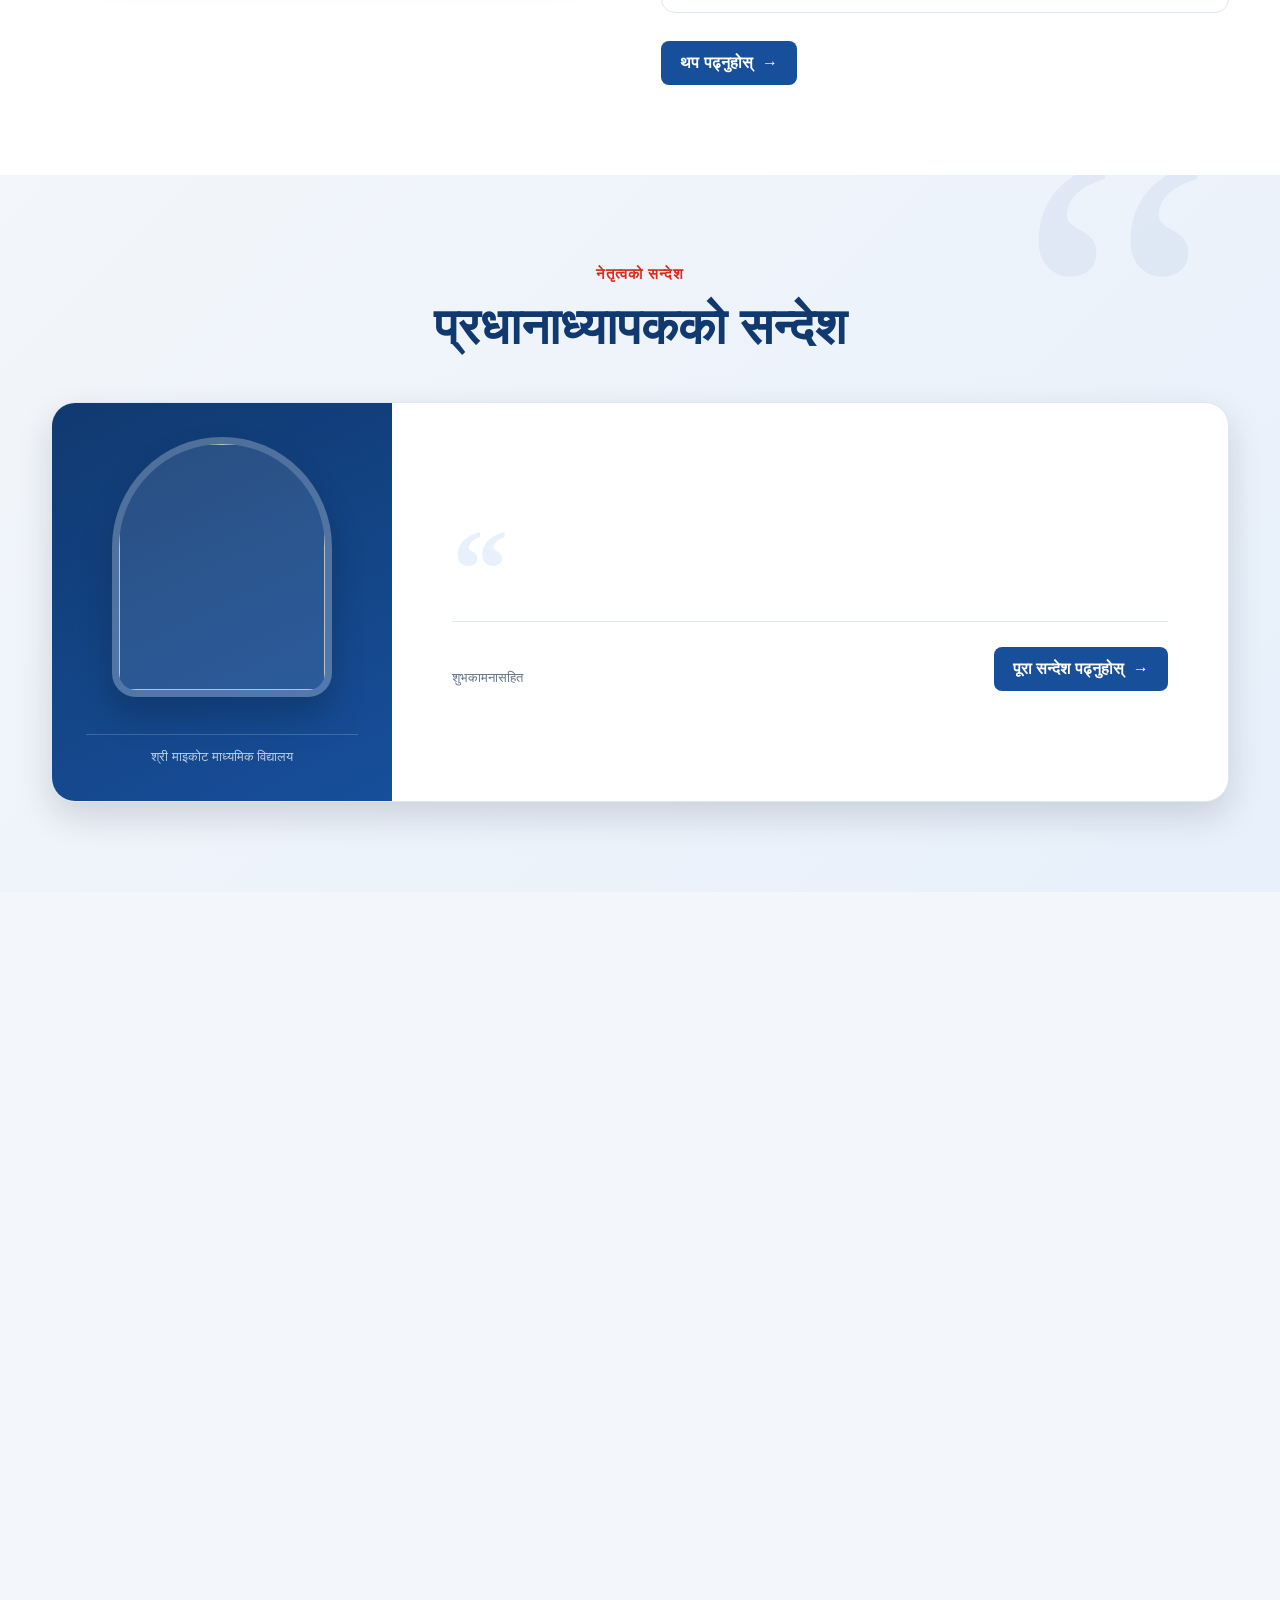
==== commit 24852eb1: "Add reusable principal message section" ====
--- a/index.html
+++ b/index.html
@@ -200,7 +200,97 @@
 
   </div>
 </section>
-
+<section
+  id="principalMessage"
+  class="principal-section section"
+>
+  <div class="container">
+
+    <div class="principal-heading">
+
+      <p class="section-eyebrow">
+        नेतृत्वको सन्देश
+      </p>
+
+      <h2 class="section-title">
+        प्रधानाध्यापकको सन्देश
+      </h2>
+
+    </div>
+
+    <div class="principal-card">
+
+      <div class="principal-profile">
+
+        <div class="principal-photo-wrap">
+          <img
+            id="principalPhoto"
+            class="principal-photo"
+            src=""
+            alt=""
+            loading="lazy"
+          >
+        </div>
+
+        <div class="principal-identity">
+
+          <h3
+            id="principalName"
+            class="principal-name"
+          ></h3>
+
+          <p
+            id="principalDesignation"
+            class="principal-designation"
+          ></p>
+
+          <span class="principal-school">
+            श्री माइकोट माध्यमिक विद्यालय
+          </span>
+
+        </div>
+
+      </div>
+
+      <div class="principal-content">
+
+        <span
+          class="principal-quote-icon"
+          aria-hidden="true"
+        >
+          “
+        </span>
+
+        <p
+          id="principalMessageText"
+          class="principal-message"
+        ></p>
+
+        <div class="principal-footer">
+
+          <div class="principal-signature">
+            <span>शुभकामनासहित</span>
+
+            <strong id="principalSignatureName"></strong>
+          </div>
+
+          <a
+            id="principalReadMore"
+            class="btn btn-primary"
+            href="#"
+          >
+            पूरा सन्देश पढ्नुहोस्
+            <span aria-hidden="true">→</span>
+          </a>
+
+        </div>
+
+      </div>
+
+    </div>
+
+  </div>
+</section>
 </main>
 
 <main id="mainContent">
--- a/css/style.css
+++ b/css/style.css
@@ -1055,4 +1055,204 @@
 
 .about-button {
   margin-top: 28px;
+}
+/* =====================================================
+   Principal Message Section
+===================================================== */
+
+.principal-section {
+  position: relative;
+  overflow: hidden;
+
+  background:
+    linear-gradient(
+      135deg,
+      var(--page-bg),
+      var(--primary-soft)
+    );
+}
+
+.principal-section::before {
+  content: "“";
+
+  position: absolute;
+  top: -90px;
+  right: 5%;
+
+  color: rgba(23, 79, 155, 0.06);
+
+  font-family: Georgia, serif;
+  font-size: 28rem;
+  line-height: 1;
+
+  pointer-events: none;
+}
+
+.principal-heading {
+  position: relative;
+  z-index: 1;
+
+  max-width: 700px;
+  margin: 0 auto 42px;
+
+  text-align: center;
+}
+
+.principal-heading .section-title {
+  margin-inline: auto;
+}
+
+.principal-card {
+  position: relative;
+  z-index: 1;
+
+  display: grid;
+  grid-template-columns: 340px minmax(0, 1fr);
+
+  overflow: hidden;
+
+  border: 1px solid var(--border);
+  border-radius: var(--radius-lg);
+
+  background: var(--white);
+
+  box-shadow: var(--shadow-md);
+}
+
+.principal-profile {
+  display: flex;
+  flex-direction: column;
+
+  padding: 34px;
+
+  color: var(--white);
+
+  background:
+    linear-gradient(
+      155deg,
+      var(--primary-dark),
+      var(--primary)
+    );
+}
+
+.principal-photo-wrap {
+  width: 220px;
+  height: 260px;
+
+  margin: 0 auto;
+
+  overflow: hidden;
+
+  border: 7px solid rgba(255, 255, 255, 0.18);
+  border-radius:
+    110px 110px var(--radius-lg) var(--radius-lg);
+
+  background: rgba(255, 255, 255, 0.1);
+
+  box-shadow:
+    0 20px 35px rgba(0, 0, 0, 0.2);
+}
+
+.principal-photo {
+  width: 100%;
+  height: 100%;
+
+  object-fit: cover;
+  object-position: top center;
+}
+
+.principal-identity {
+  margin-top: 26px;
+
+  text-align: center;
+}
+
+.principal-name {
+  font-size: 1.35rem;
+  font-weight: 800;
+  line-height: 1.4;
+}
+
+.principal-designation {
+  margin-top: 5px;
+
+  color: rgba(255, 255, 255, 0.82);
+
+  font-size: 0.95rem;
+  font-weight: 700;
+}
+
+.principal-school {
+  display: block;
+
+  margin-top: 11px;
+  padding-top: 11px;
+
+  border-top:
+    1px solid rgba(255, 255, 255, 0.18);
+
+  color: rgba(255, 255, 255, 0.72);
+
+  font-size: 0.82rem;
+  line-height: 1.6;
+}
+
+.principal-content {
+  position: relative;
+
+  display: flex;
+  flex-direction: column;
+  justify-content: center;
+
+  padding: 55px 60px;
+}
+
+.principal-quote-icon {
+  height: 74px;
+
+  color: var(--primary-soft);
+
+  font-family: Georgia, serif;
+  font-size: 7rem;
+  font-weight: 700;
+  line-height: 1;
+}
+
+.principal-message {
+  position: relative;
+
+  color: var(--text);
+
+  font-size: 1.08rem;
+  line-height: 2;
+}
+
+.principal-footer {
+  display: flex;
+  align-items: flex-end;
+  justify-content: space-between;
+  gap: 24px;
+
+  margin-top: 34px;
+  padding-top: 25px;
+
+  border-top: 1px solid var(--border);
+}
+
+.principal-signature {
+  display: flex;
+  flex-direction: column;
+  gap: 5px;
+}
+
+.principal-signature span {
+  color: var(--muted);
+
+  font-size: 0.82rem;
+}
+
+.principal-signature strong {
+  color: var(--primary-dark);
+
+  font-size: 1rem;
 }
--- a/css/responsive.css
+++ b/css/responsive.css
@@ -339,4 +339,74 @@
   .about-button {
     width: 100%;
   }
+}
+/* =====================================================
+   Principal Message Responsive
+===================================================== */
+
+@media (max-width: 1000px) {
+  .principal-card {
+    grid-template-columns: 290px minmax(0, 1fr);
+  }
+
+  .principal-profile {
+    padding: 30px 24px;
+  }
+
+  .principal-photo-wrap {
+    width: 190px;
+    height: 230px;
+  }
+
+  .principal-content {
+    padding: 45px 40px;
+  }
+}
+
+@media (max-width: 760px) {
+  .principal-card {
+    grid-template-columns: 1fr;
+  }
+
+  .principal-profile {
+    padding: 35px 24px;
+  }
+
+  .principal-content {
+    padding: 40px 30px;
+  }
+}
+
+@media (max-width: 600px) {
+  .principal-heading {
+    margin-bottom: 30px;
+  }
+
+  .principal-photo-wrap {
+    width: 170px;
+    height: 205px;
+  }
+
+  .principal-content {
+    padding: 34px 22px;
+  }
+
+  .principal-quote-icon {
+    height: 55px;
+    font-size: 5.5rem;
+  }
+
+  .principal-message {
+    font-size: 0.98rem;
+    line-height: 1.9;
+  }
+
+  .principal-footer {
+    align-items: stretch;
+    flex-direction: column;
+  }
+
+  .principal-footer .btn {
+    width: 100%;
+  }
 }
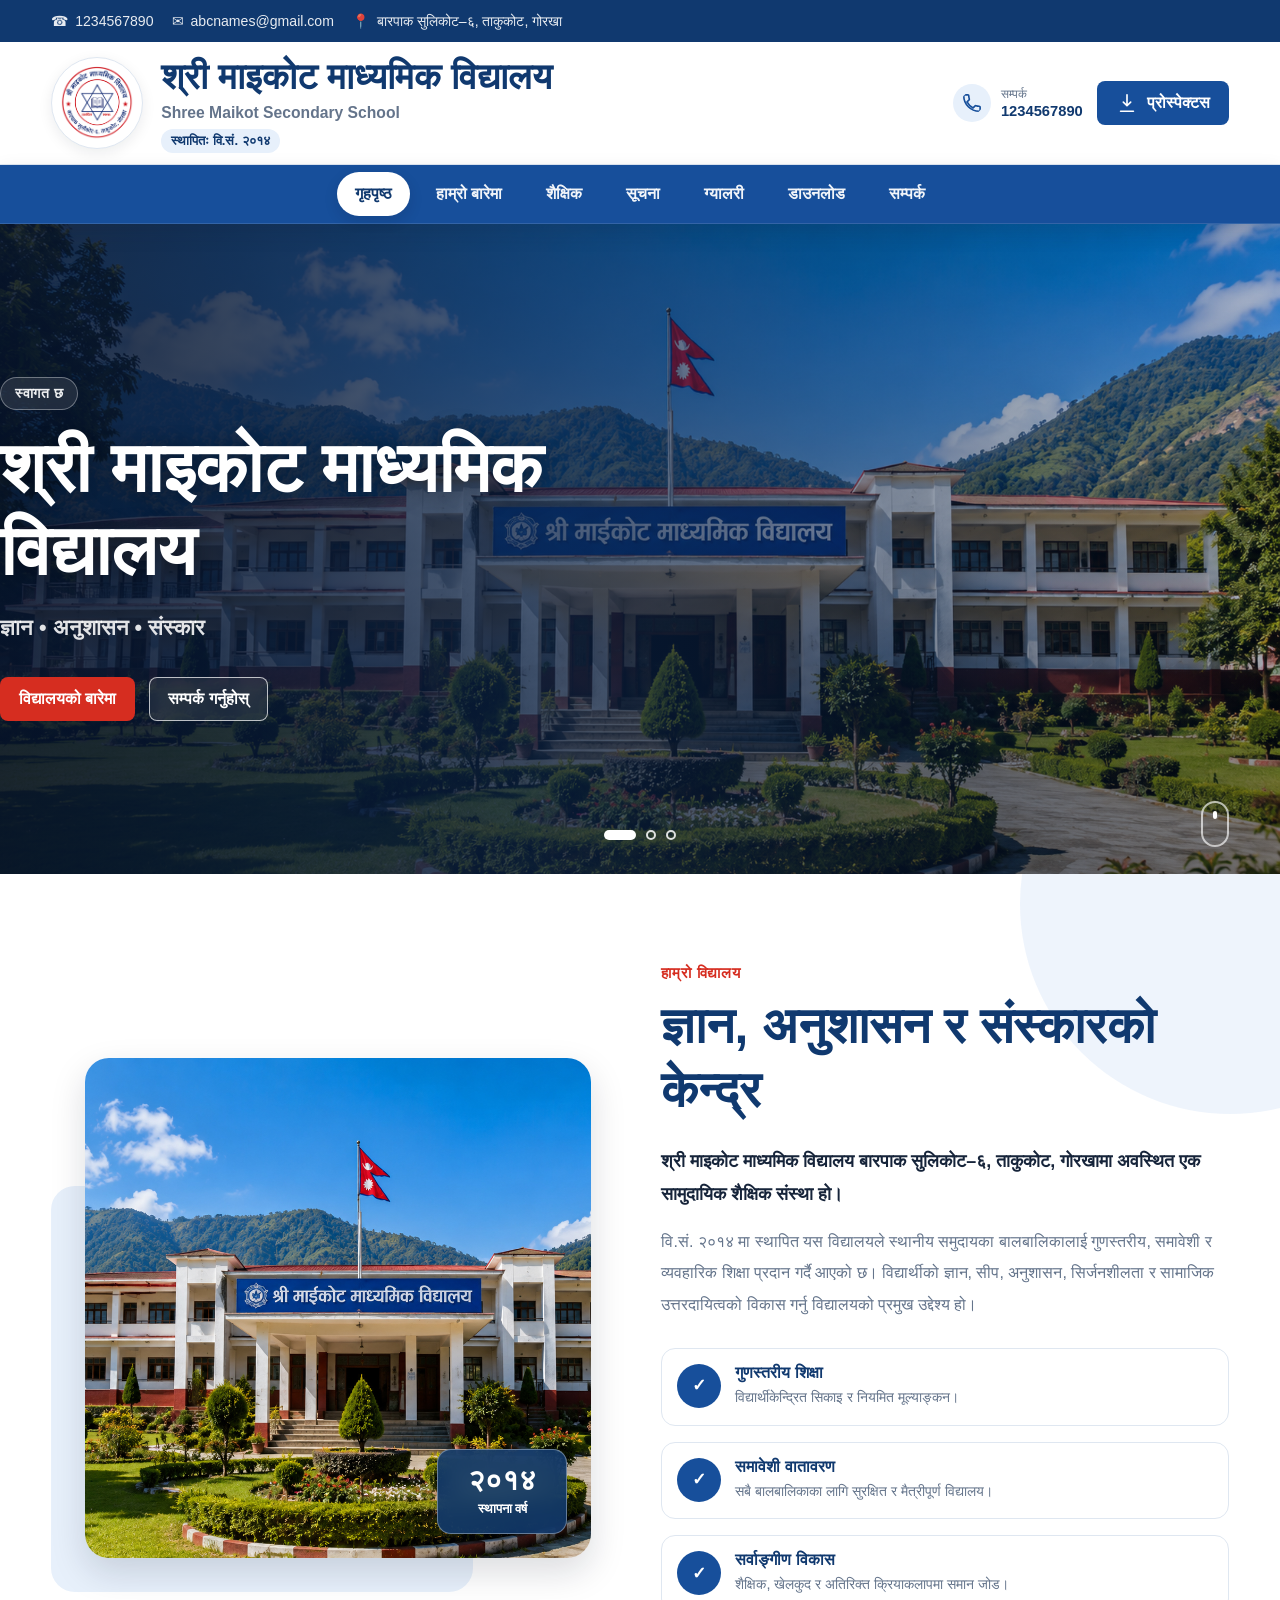
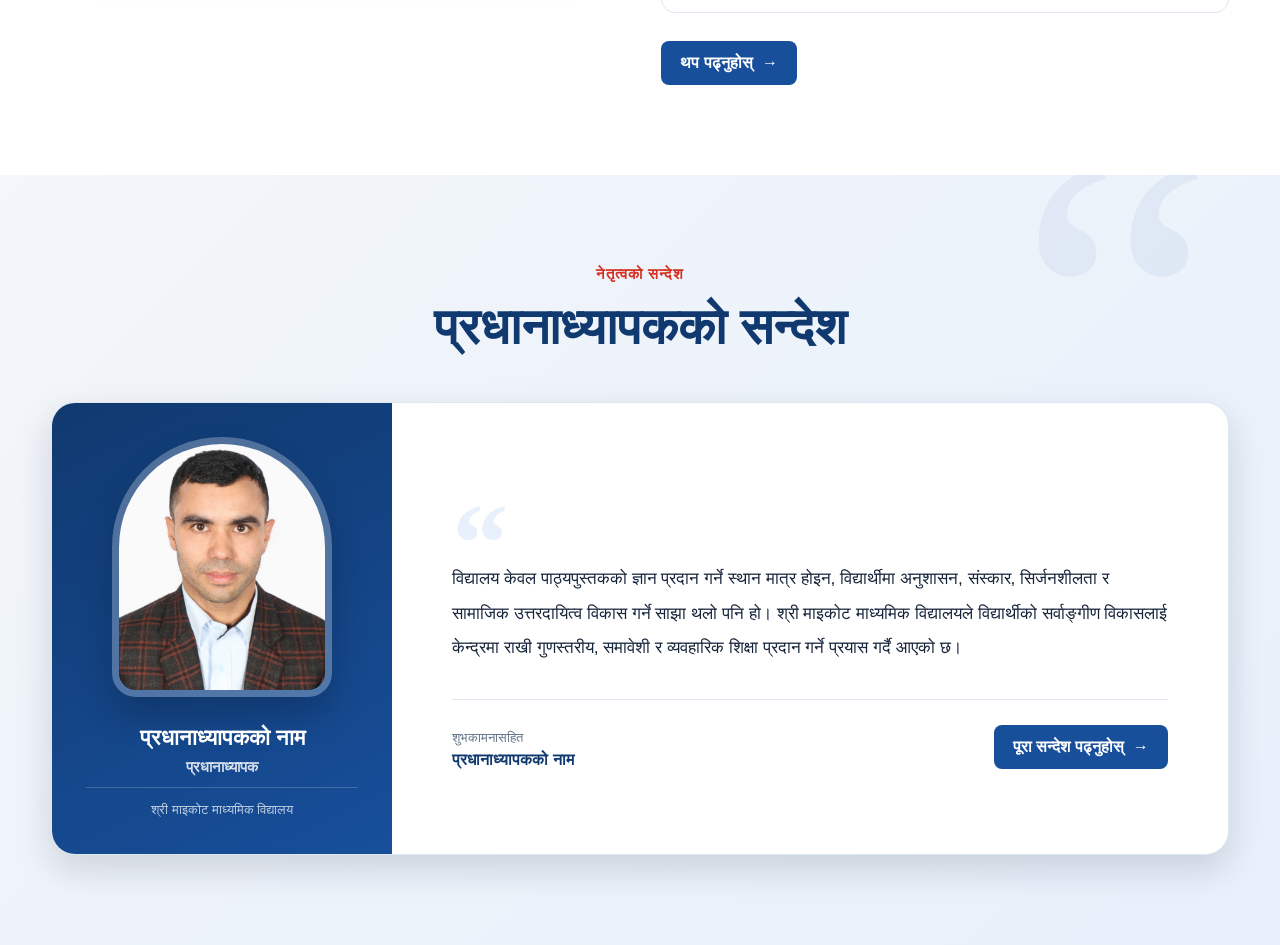
==== commit d1f428fe: "Fix duplicate layout and load missing modules" ====
--- a/index.html
+++ b/index.html
@@ -20,7 +20,6 @@
 <div id="preloaderComponent"></div>
 <div id="topbarComponent"></div>
 <div id="headerComponent"></div>
-<div id="navbarComponent"></div>
 <div id="navbarComponent"></div>
 
 <main id="mainContent">
@@ -292,21 +291,15 @@
   </div>
 </section>
 </main>
-
-<main id="mainContent">
-  <!-- Website sections will be added here. -->
-</main>
-
-<main id="mainContent">
-  <!-- Website sections will be added here. -->
-</main>
 </body>
 
 <script src="js/school-config.js"></script>
 <script src="js/modules/theme.js"></script>
 <script src="js/modules/topbar.js"></script>
 <script src="js/modules/header.js"></script>
+<script src="js/modules/navbar.js"></script>
 <script src="js/modules/hero.js"></script>
+<script src="js/modules/principal.js"></script>
 <script src="js/component-loader.js"></script>
 <script src="js/main.js"></script>
 </html>
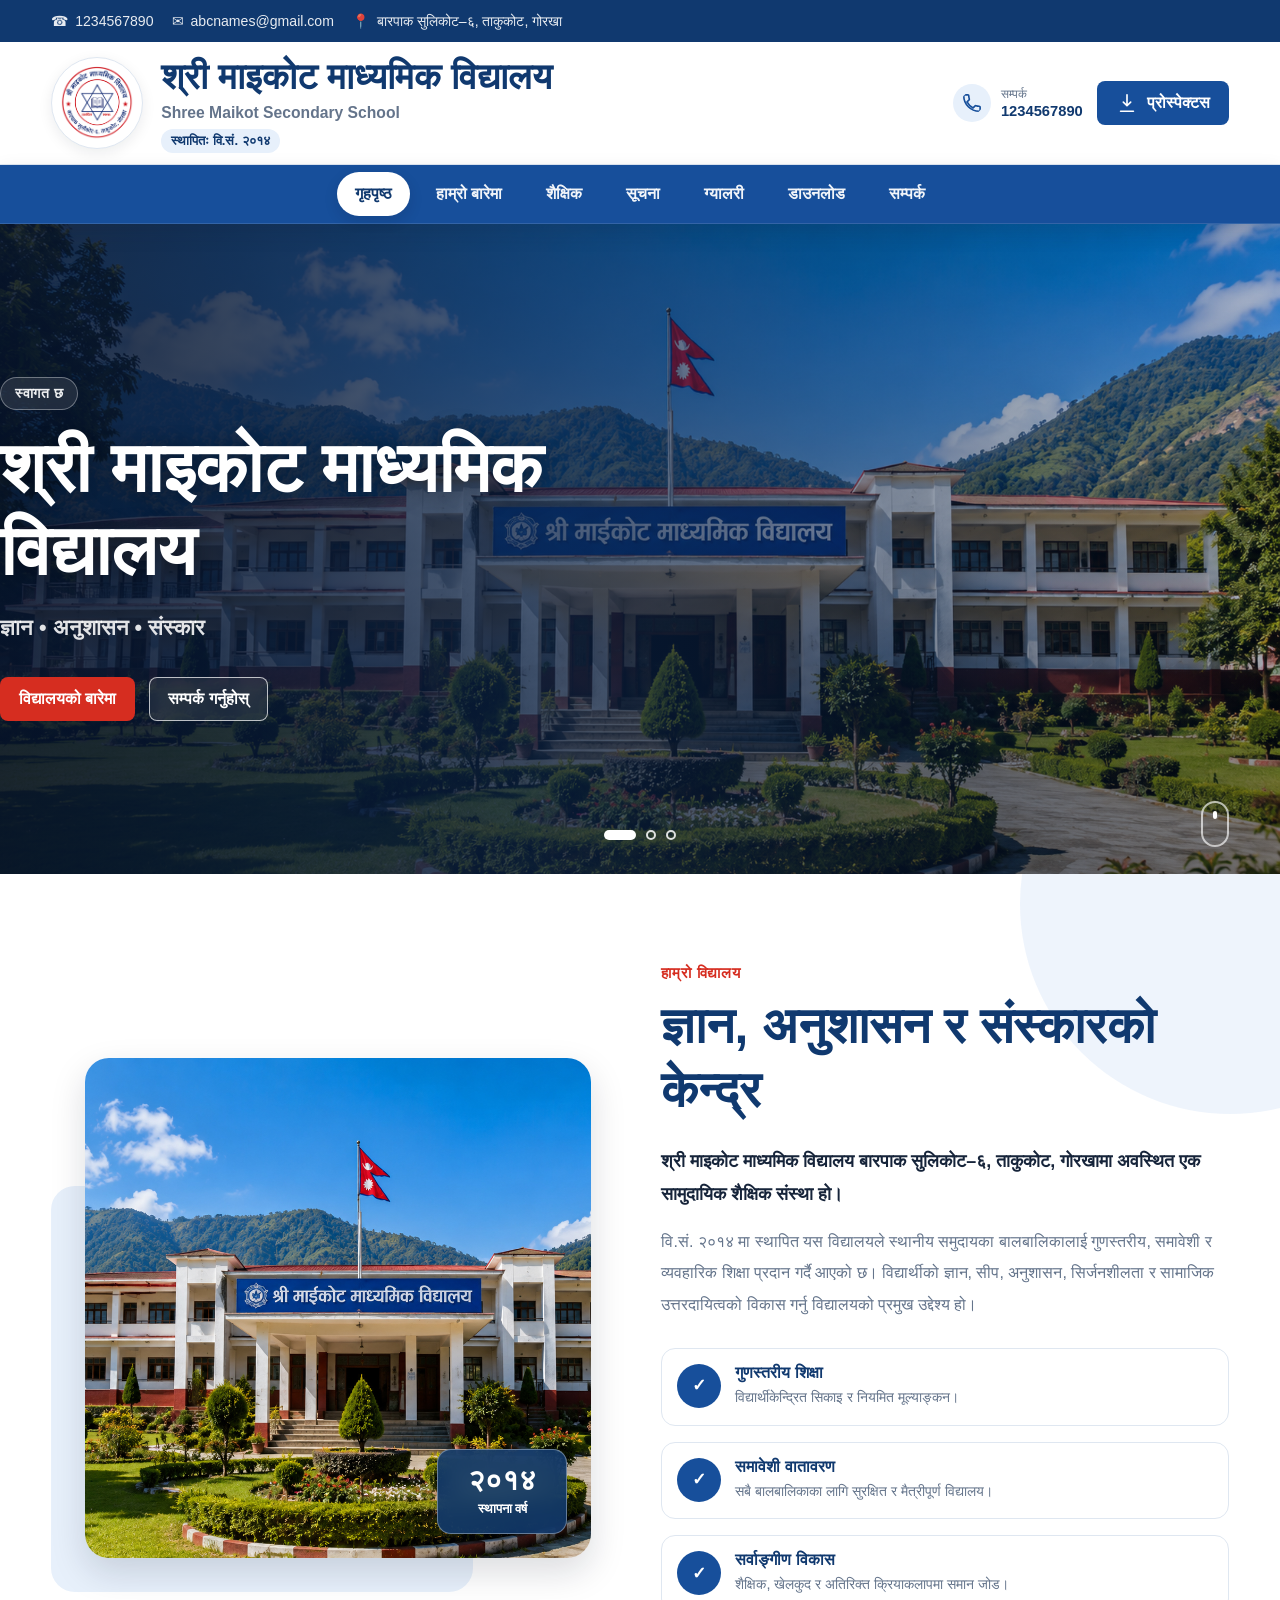
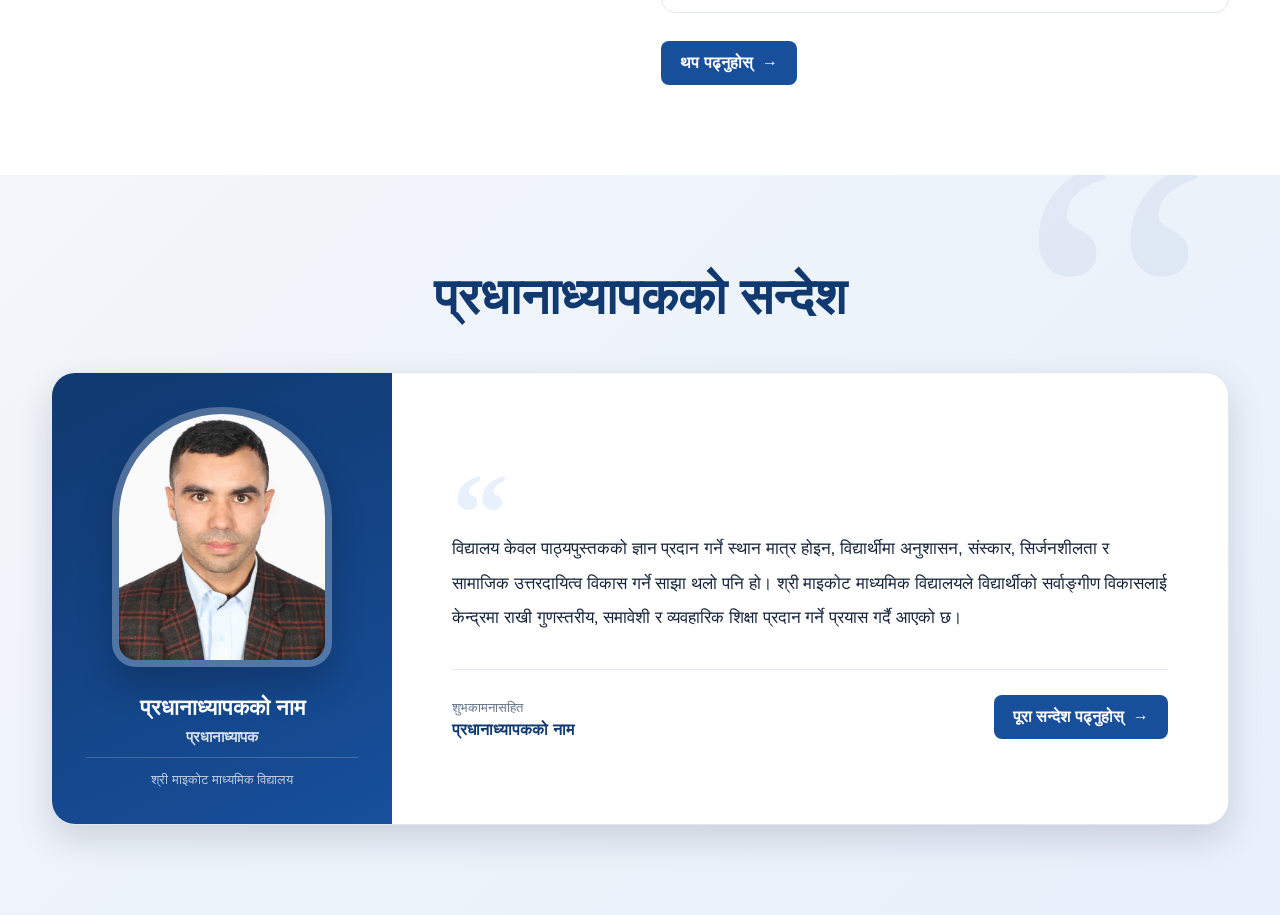
==== commit ebabccea: "Remove leadership label above principal message" ====
--- a/index.html
+++ b/index.html
@@ -207,10 +207,6 @@
 
     <div class="principal-heading">
 
-      <p class="section-eyebrow">
-        नेतृत्वको सन्देश
-      </p>
-
       <h2 class="section-title">
         प्रधानाध्यापकको सन्देश
       </h2>
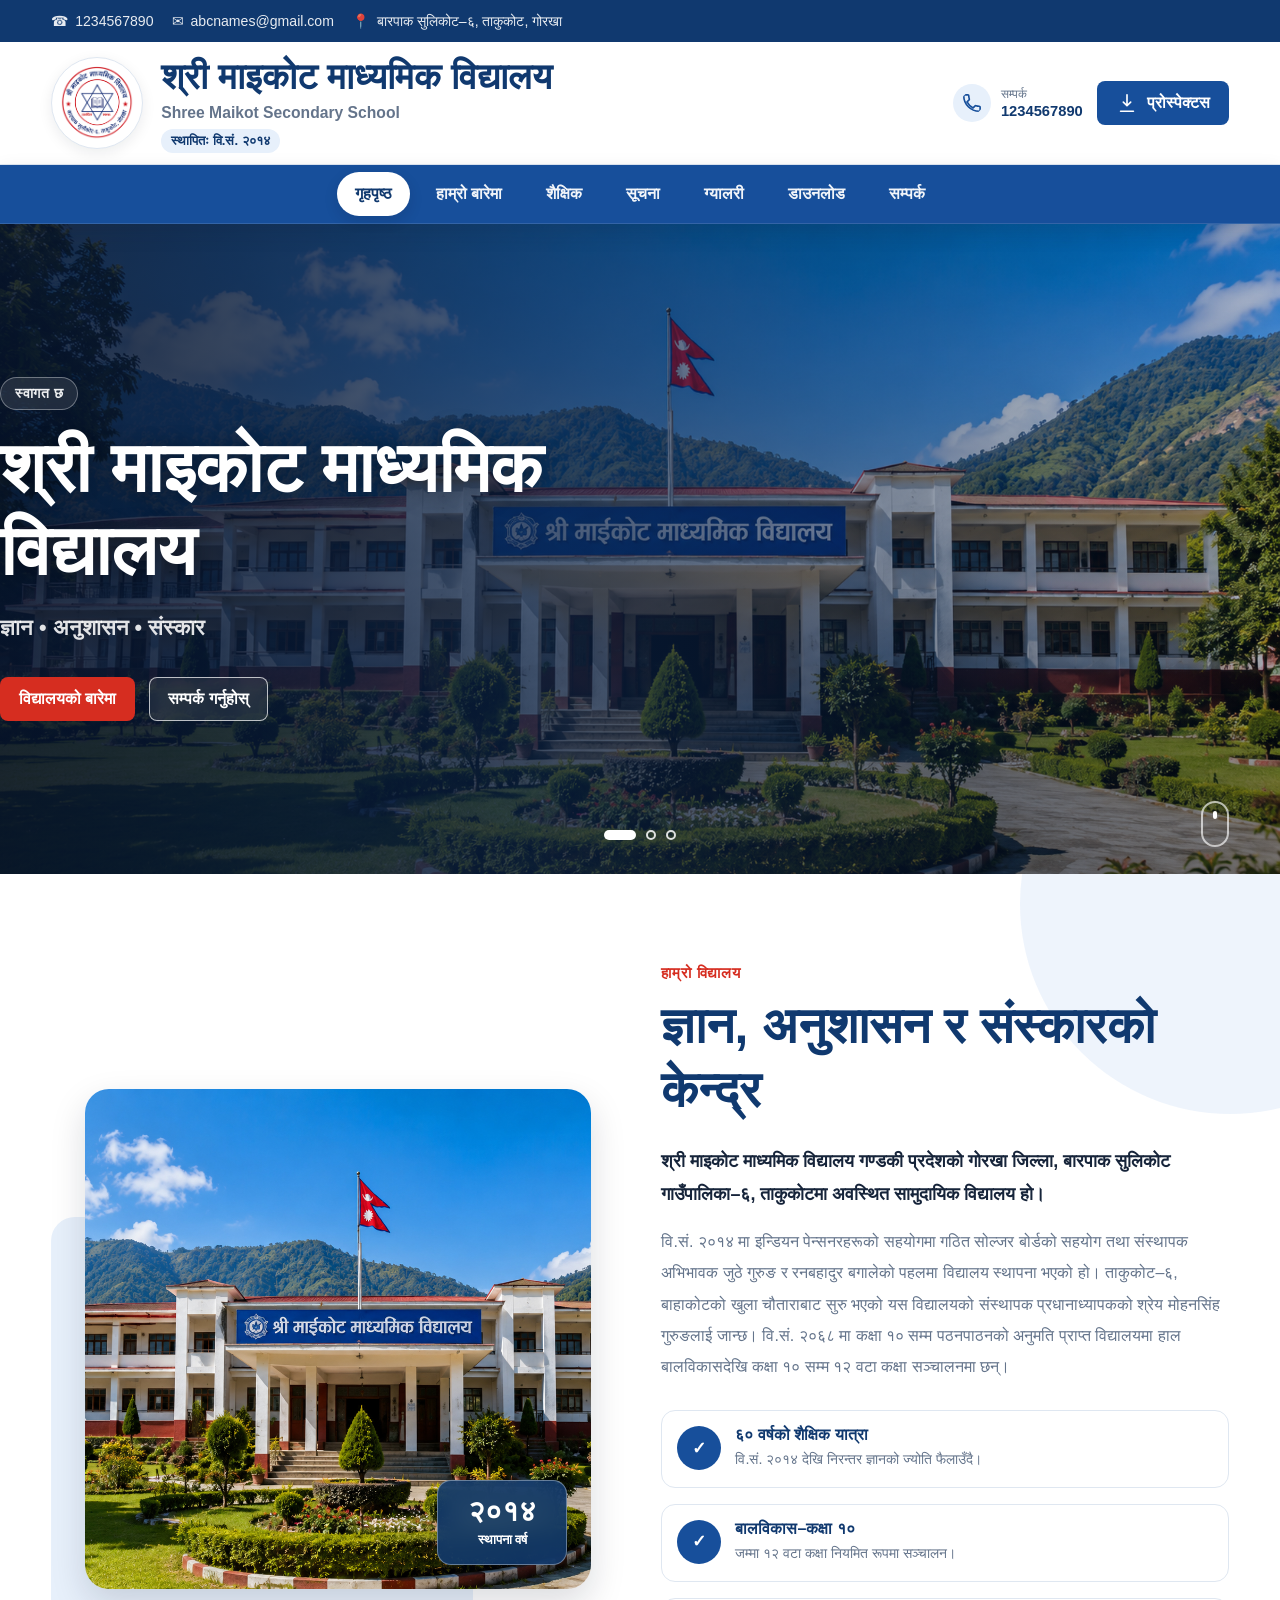
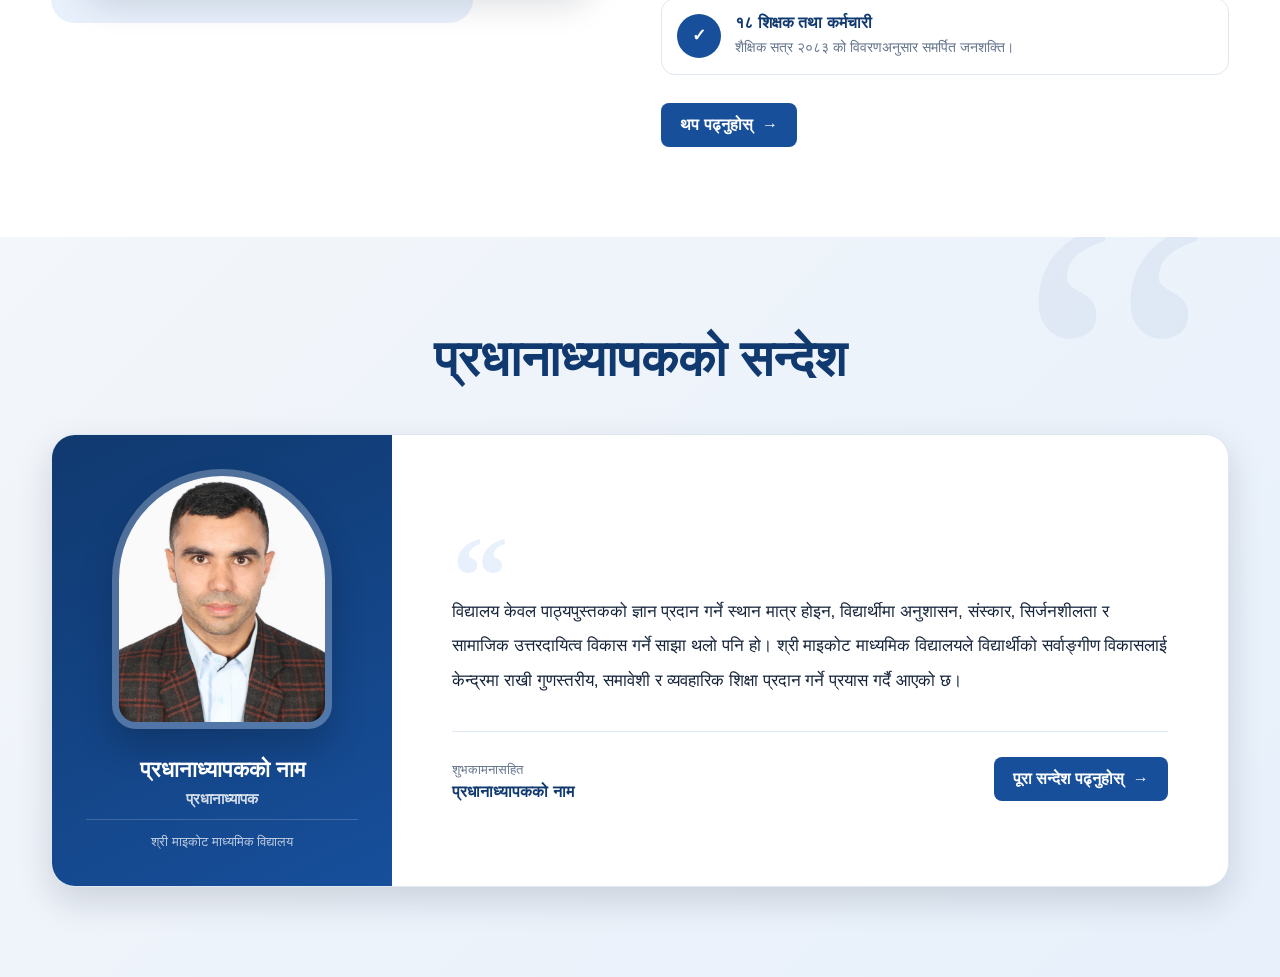
==== commit d096ba5b: "Update school profile from official 2083 data" ====
--- a/index.html
+++ b/index.html
@@ -130,16 +130,18 @@
         </h2>
 
         <p class="about-lead">
-          श्री माइकोट माध्यमिक विद्यालय बारपाक सुलिकोट–६,
-          ताकुकोट, गोरखामा अवस्थित एक सामुदायिक शैक्षिक संस्था हो।
+          श्री माइकोट माध्यमिक विद्यालय गण्डकी प्रदेशको गोरखा जिल्ला,
+          बारपाक सुलिकोट गाउँपालिका–६, ताकुकोटमा अवस्थित सामुदायिक विद्यालय हो।
         </p>
 
         <p class="about-description">
-          वि.सं. २०१४ मा स्थापित यस विद्यालयले स्थानीय समुदायका
-          बालबालिकालाई गुणस्तरीय, समावेशी र व्यवहारिक शिक्षा प्रदान
-          गर्दै आएको छ। विद्यार्थीको ज्ञान, सीप, अनुशासन, सिर्जनशीलता
-          र सामाजिक उत्तरदायित्वको विकास गर्नु विद्यालयको प्रमुख
-          उद्देश्य हो।
+          वि.सं. २०१४ मा इन्डियन पेन्सनरहरूको सहयोगमा गठित सोल्जर बोर्डको
+          सहयोग तथा संस्थापक अभिभावक जुठे गुरुङ र रनबहादुर बगालेको पहलमा
+          विद्यालय स्थापना भएको हो। ताकुकोट–६, बाहाकोटको खुला चौताराबाट
+          सुरु भएको यस विद्यालयको संस्थापक प्रधानाध्यापकको श्रेय मोहनसिंह
+          गुरुङलाई जान्छ। वि.सं. २०६८ मा कक्षा १० सम्म पठनपाठनको अनुमति
+          प्राप्त विद्यालयमा हाल बालविकासदेखि कक्षा १० सम्म १२ वटा कक्षा
+          सञ्चालनमा छन्।
         </p>
 
         <div class="about-highlights">
@@ -150,9 +152,9 @@
             </div>
 
             <div>
-              <h3>गुणस्तरीय शिक्षा</h3>
+              <h3>६० वर्षको शैक्षिक यात्रा</h3>
               <p>
-                विद्यार्थीकेन्द्रित सिकाइ र नियमित मूल्याङ्कन।
+                वि.सं. २०१४ देखि निरन्तर ज्ञानको ज्योति फैलाउँदै।
               </p>
             </div>
           </article>
@@ -163,9 +165,9 @@
             </div>
 
             <div>
-              <h3>समावेशी वातावरण</h3>
+              <h3>बालविकास–कक्षा १०</h3>
               <p>
-                सबै बालबालिकाका लागि सुरक्षित र मैत्रीपूर्ण विद्यालय।
+                जम्मा १२ वटा कक्षा नियमित रूपमा सञ्चालन।
               </p>
             </div>
           </article>
@@ -176,9 +178,9 @@
             </div>
 
             <div>
-              <h3>सर्वाङ्गीण विकास</h3>
+              <h3>१८ शिक्षक तथा कर्मचारी</h3>
               <p>
-                शैक्षिक, खेलकुद र अतिरिक्त क्रियाकलापमा समान जोड।
+                शैक्षिक सत्र २०८३ को विवरणअनुसार समर्पित जनशक्ति।
               </p>
             </div>
           </article>
